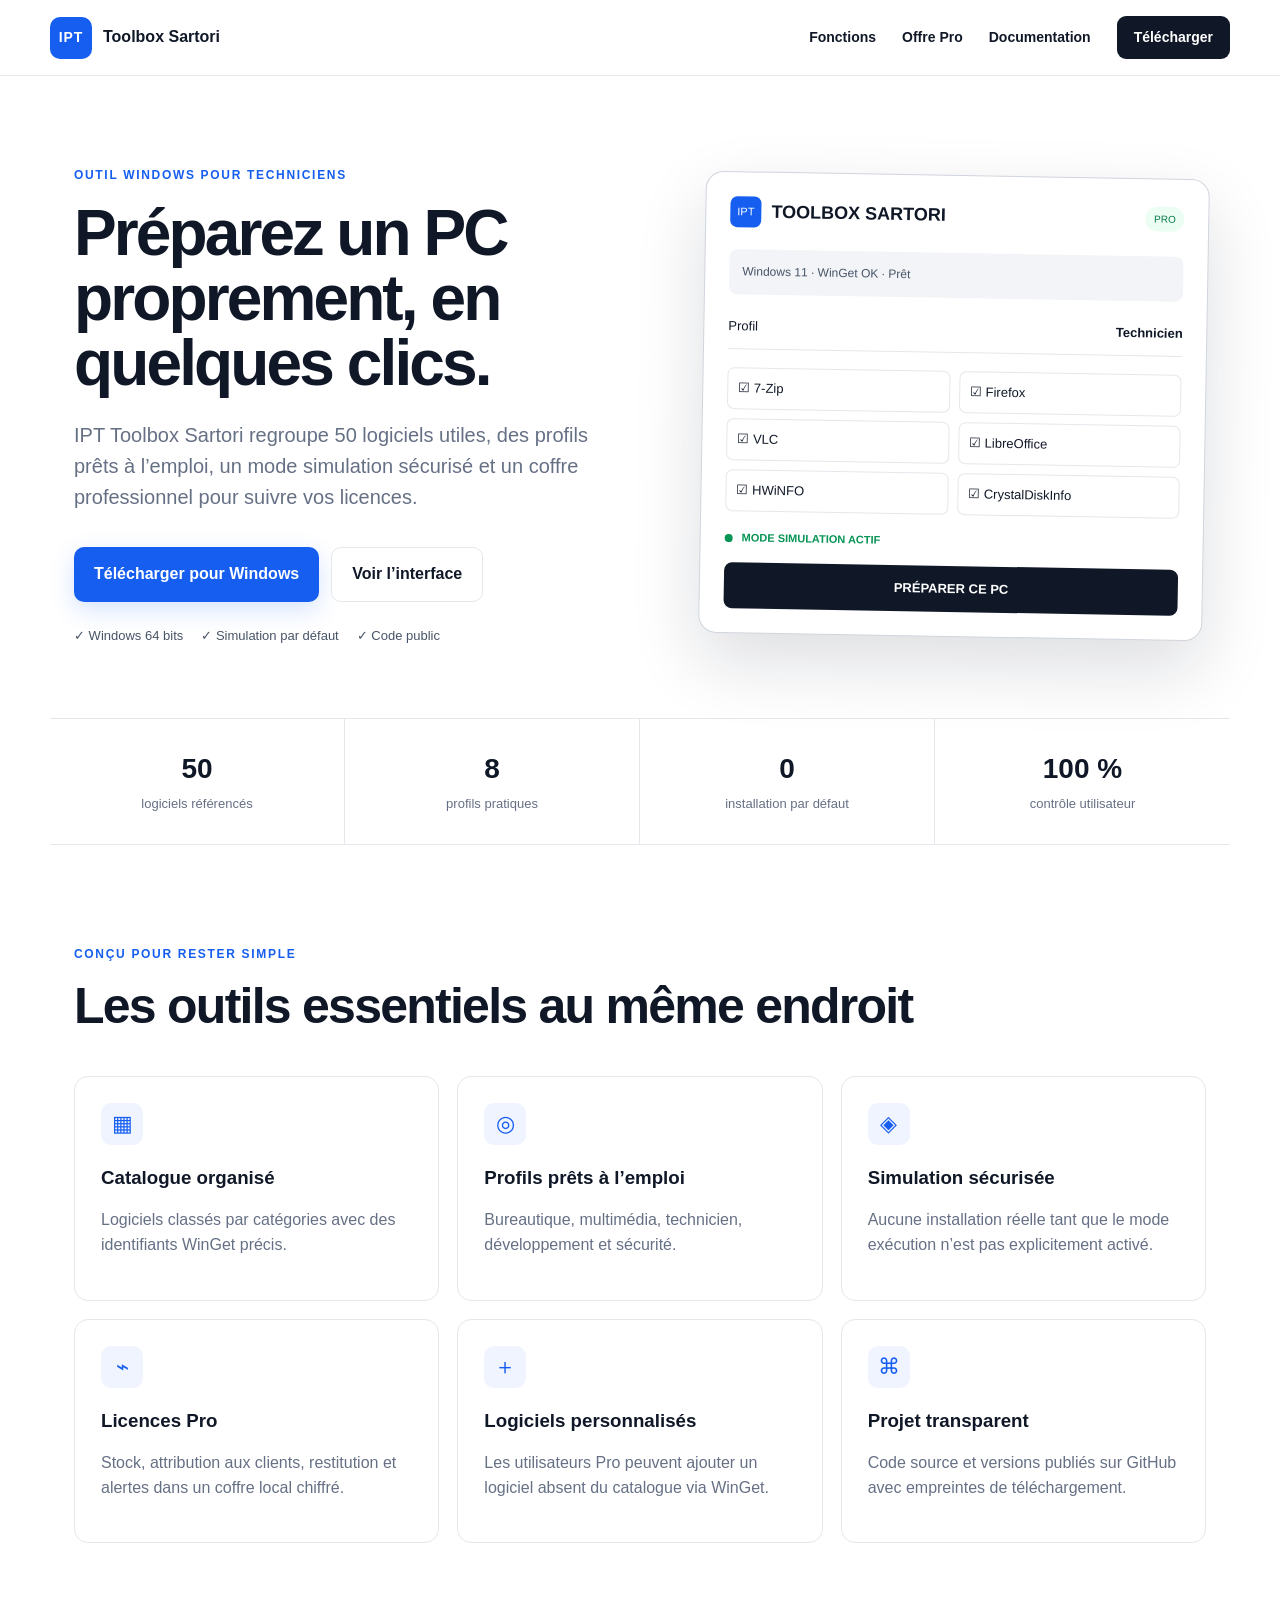
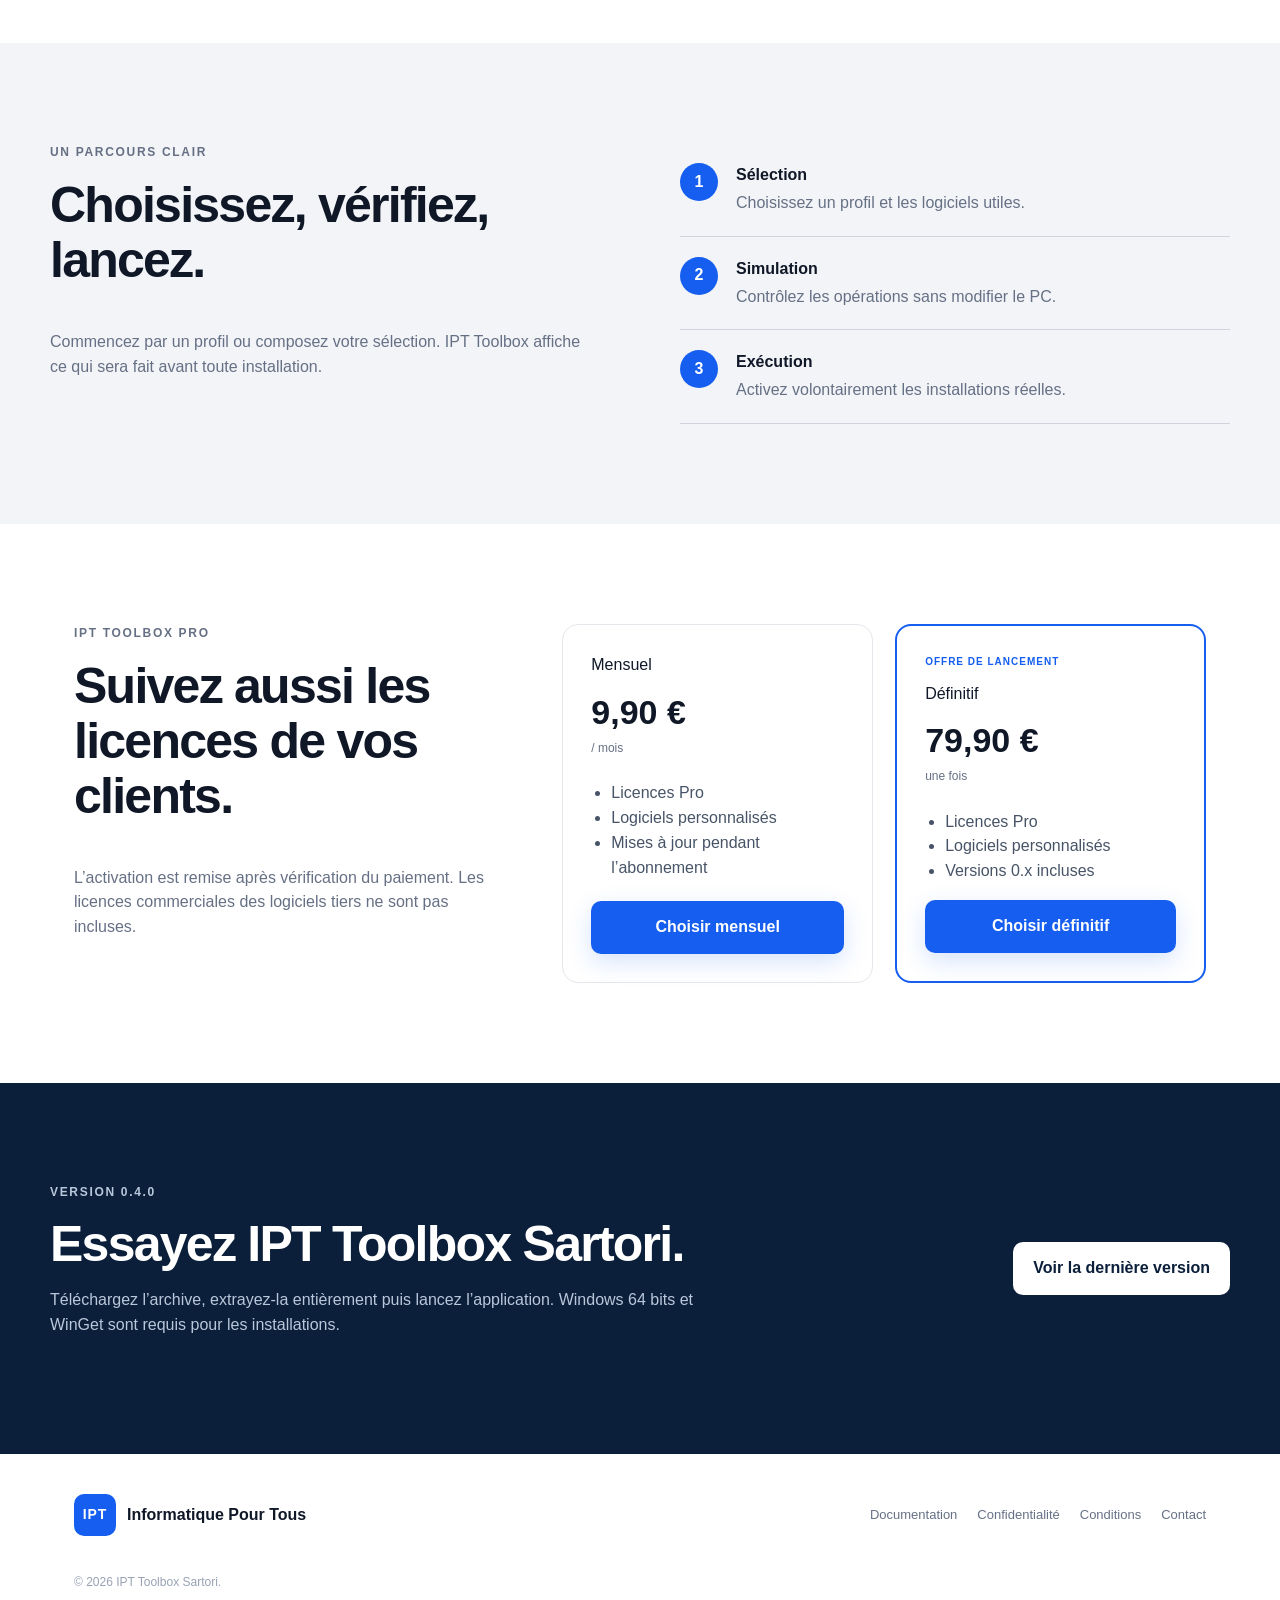
==== docs/index.html @ 793c79e3 "Ajoute le site officiel GitHub Pages" ====
<!doctype html>
<html lang="fr">
<head>
  <meta charset="utf-8">
  <meta name="viewport" content="width=device-width,initial-scale=1">
  <meta name="description" content="IPT Toolbox Sartori prépare les PC Windows, installe des logiciels et aide les techniciens à suivre leurs licences.">
  <title>IPT Toolbox Sartori — Informatique Pour Tous</title>
  <link rel="stylesheet" href="styles.css">
</head>
<body>
  <header class="nav">
    <a class="brand" href="#accueil"><span class="brand-mark">IPT</span><span>Toolbox Sartori</span></a>
    <nav aria-label="Navigation principale">
      <a href="#fonctions">Fonctions</a><a href="#pro">Offre Pro</a><a href="documentation.html">Documentation</a>
      <a class="nav-cta" href="https://github.com/venioo20/IPT-Toolbox-Sartori/releases/latest">Télécharger</a>
    </nav>
  </header>

  <main id="accueil">
    <section class="hero">
      <div class="hero-copy">
        <p class="eyebrow">OUTIL WINDOWS POUR TECHNICIENS</p>
        <h1>Préparez un PC proprement, en quelques clics.</h1>
        <p class="lead">IPT Toolbox Sartori regroupe 50 logiciels utiles, des profils prêts à l’emploi, un mode simulation sécurisé et un coffre professionnel pour suivre vos licences.</p>
        <div class="actions">
          <a class="button primary" href="https://github.com/venioo20/IPT-Toolbox-Sartori/releases/download/v0.4.0/IPT-Toolbox-Sartori-v0.4.0-win-x64.zip">Télécharger pour Windows</a>
          <a class="button secondary" href="#demo">Voir l’interface</a>
        </div>
        <div class="trust"><span>✓ Windows 64 bits</span><span>✓ Simulation par défaut</span><span>✓ Code public</span></div>
      </div>
      <div class="hero-card" aria-label="Aperçu du tableau de bord">
        <div class="card-top"><span class="logo-mini">IPT</span><strong>TOOLBOX SARTORI</strong><span class="pro-pill">PRO</span></div>
        <div class="machine">Windows 11 · WinGet OK · Prêt</div>
        <div class="profile"><span>Profil</span><strong>Technicien</strong></div>
        <div class="package-grid"><span>☑ 7-Zip</span><span>☑ Firefox</span><span>☑ VLC</span><span>☑ LibreOffice</span><span>☑ HWiNFO</span><span>☑ CrystalDiskInfo</span></div>
        <div class="simulation"><i></i><span>MODE SIMULATION ACTIF</span></div>
        <div class="prepare">PRÉPARER CE PC</div>
      </div>
    </section>

    <section class="metrics" aria-label="Chiffres clés">
      <div><strong>50</strong><span>logiciels référencés</span></div><div><strong>8</strong><span>profils pratiques</span></div><div><strong>0</strong><span>installation par défaut</span></div><div><strong>100 %</strong><span>contrôle utilisateur</span></div>
    </section>

    <section id="fonctions" class="section">
      <p class="eyebrow">CONÇU POUR RESTER SIMPLE</p><h2>Les outils essentiels au même endroit</h2>
      <div class="features">
        <article><span class="icon">▦</span><h3>Catalogue organisé</h3><p>Logiciels classés par catégories avec des identifiants WinGet précis.</p></article>
        <article><span class="icon">◎</span><h3>Profils prêts à l’emploi</h3><p>Bureautique, multimédia, technicien, développement et sécurité.</p></article>
        <article><span class="icon">◈</span><h3>Simulation sécurisée</h3><p>Aucune installation réelle tant que le mode exécution n’est pas explicitement activé.</p></article>
        <article><span class="icon">⌁</span><h3>Licences Pro</h3><p>Stock, attribution aux clients, restitution et alertes dans un coffre local chiffré.</p></article>
        <article><span class="icon">＋</span><h3>Logiciels personnalisés</h3><p>Les utilisateurs Pro peuvent ajouter un logiciel absent du catalogue via WinGet.</p></article>
        <article><span class="icon">⌘</span><h3>Projet transparent</h3><p>Code source et versions publiés sur GitHub avec empreintes de téléchargement.</p></article>
      </div>
    </section>

    <section id="demo" class="section demo">
      <div><p class="eyebrow">UN PARCOURS CLAIR</p><h2>Choisissez, vérifiez, lancez.</h2><p>Commencez par un profil ou composez votre sélection. IPT Toolbox affiche ce qui sera fait avant toute installation.</p></div>
      <ol><li><b>1</b><span><strong>Sélection</strong>Choisissez un profil et les logiciels utiles.</span></li><li><b>2</b><span><strong>Simulation</strong>Contrôlez les opérations sans modifier le PC.</span></li><li><b>3</b><span><strong>Exécution</strong>Activez volontairement les installations réelles.</span></li></ol>
    </section>

    <section id="pro" class="section pricing">
      <div class="pricing-intro"><p class="eyebrow">IPT TOOLBOX PRO</p><h2>Suivez aussi les licences de vos clients.</h2><p>L’activation est remise après vérification du paiement. Les licences commerciales des logiciels tiers ne sont pas incluses.</p></div>
      <article class="price-card"><span>Mensuel</span><h3>9,90 €<small>/ mois</small></h3><ul><li>Licences Pro</li><li>Logiciels personnalisés</li><li>Mises à jour pendant l’abonnement</li></ul><a class="button primary" href="https://www.paypal.me/RaphaelSartori596/9.90EUR">Choisir mensuel</a></article>
      <article class="price-card featured"><em>OFFRE DE LANCEMENT</em><span>Définitif</span><h3>79,90 €<small>une fois</small></h3><ul><li>Licences Pro</li><li>Logiciels personnalisés</li><li>Versions 0.x incluses</li></ul><a class="button primary" href="https://www.paypal.me/RaphaelSartori596/79.90EUR">Choisir définitif</a></article>
    </section>

    <section class="section download"><div><p class="eyebrow">VERSION 0.4.0</p><h2>Essayez IPT Toolbox Sartori.</h2><p>Téléchargez l’archive, extrayez-la entièrement puis lancez l’application. Windows 64 bits et WinGet sont requis pour les installations.</p></div><a class="button light" href="https://github.com/venioo20/IPT-Toolbox-Sartori/releases/latest">Voir la dernière version</a></section>
  </main>

  <footer><div class="brand"><span class="brand-mark">IPT</span><span>Informatique Pour Tous</span></div><div><a href="documentation.html">Documentation</a><a href="confidentialite.html">Confidentialité</a><a href="conditions.html">Conditions</a><a href="https://github.com/venioo20/IPT-Toolbox-Sartori/issues">Contact</a></div><p>© 2026 IPT Toolbox Sartori.</p></footer>
</body>
</html>
---- docs/styles.css ----
:root{--ink:#101828;--muted:#667085;--line:#e4e7ec;--soft:#f2f4f7;--blue:#155eef;--blue2:#004eeb;--navy:#0b1f3a;--green:#079455;--white:#fff}*{box-sizing:border-box}html{scroll-behavior:smooth}body{margin:0;font-family:Inter,"Segoe UI",Arial,sans-serif;color:var(--ink);background:#fff;line-height:1.55}a{color:inherit;text-decoration:none}.nav{height:76px;padding:0 max(24px,calc((100% - 1180px)/2));display:flex;align-items:center;justify-content:space-between;border-bottom:1px solid var(--line);position:sticky;top:0;background:rgba(255,255,255,.94);backdrop-filter:blur(14px);z-index:10}.brand{display:flex;align-items:center;gap:11px;font-weight:800}.brand-mark{display:grid;place-items:center;width:42px;height:42px;border-radius:10px;background:var(--blue);color:#fff;font-size:14px;letter-spacing:.06em}.nav nav{display:flex;align-items:center;gap:26px;font-size:14px;font-weight:650}.nav-cta{background:var(--ink);color:#fff;padding:11px 17px;border-radius:9px}.hero{max-width:1180px;margin:auto;padding:90px 24px 72px;display:grid;grid-template-columns:1.05fr .95fr;gap:70px;align-items:center}.eyebrow{color:var(--blue);font-size:12px;font-weight:850;letter-spacing:.14em;margin:0 0 16px}.hero h1{font-size:clamp(42px,5vw,68px);line-height:1.02;letter-spacing:-.045em;margin:0 0 24px;max-width:740px}.lead{font-size:20px;color:var(--muted);max-width:650px}.actions{display:flex;gap:12px;margin:34px 0 24px;flex-wrap:wrap}.button{display:inline-flex;justify-content:center;align-items:center;padding:14px 20px;border-radius:10px;font-weight:750}.primary{background:var(--blue);color:#fff;box-shadow:0 8px 24px #155eef2d}.primary:hover{background:var(--blue2)}.secondary{border:1px solid var(--line);background:#fff}.trust{display:flex;gap:18px;flex-wrap:wrap;color:#475467;font-size:13px}.hero-card{background:#fff;border:1px solid #d0d5dd;border-radius:18px;box-shadow:0 28px 70px #10182824;padding:24px;transform:rotate(1deg)}.card-top{display:flex;align-items:center;gap:10px;font-size:18px}.logo-mini{background:var(--blue);color:white;border-radius:7px;padding:7px;font-size:11px}.pro-pill{margin-left:auto;background:#ecfdf3;color:#027a48;padding:5px 9px;border-radius:30px;font-size:10px}.machine{margin:22px 0;padding:13px;background:var(--soft);border-radius:8px;font-size:12px;color:#475467}.profile{display:flex;justify-content:space-between;border-bottom:1px solid var(--line);padding-bottom:12px;font-size:13px}.package-grid{display:grid;grid-template-columns:1fr 1fr;gap:9px;margin:18px 0;font-size:13px}.package-grid span{padding:10px;border:1px solid var(--line);border-radius:7px}.simulation{display:flex;align-items:center;gap:9px;color:var(--green);font-size:11px;font-weight:800}.simulation i{width:8px;height:8px;border-radius:50%;background:var(--green)}.prepare{margin-top:16px;background:var(--ink);color:#fff;padding:13px;text-align:center;border-radius:8px;font-weight:800;font-size:13px}.metrics{border-block:1px solid var(--line);display:grid;grid-template-columns:repeat(4,1fr);max-width:1180px;margin:auto}.metrics div{padding:28px;text-align:center;border-right:1px solid var(--line)}.metrics div:last-child{border:0}.metrics strong{display:block;font-size:28px}.metrics span{font-size:13px;color:var(--muted)}.section{max-width:1180px;margin:auto;padding:100px 24px}.section h2{font-size:clamp(34px,4vw,50px);line-height:1.1;letter-spacing:-.035em;margin:0 0 42px}.features{display:grid;grid-template-columns:repeat(3,1fr);gap:18px}.features article{border:1px solid var(--line);border-radius:14px;padding:26px}.features h3{margin:18px 0 8px}.features p,.demo p,.pricing-intro p,.download p{color:var(--muted)}.icon{display:grid;place-items:center;width:42px;height:42px;border-radius:10px;background:#eff4ff;color:var(--blue);font-size:22px}.demo{display:grid;grid-template-columns:1fr 1fr;gap:80px;background:var(--soft);max-width:none;padding-inline:max(24px,calc((100% - 1180px)/2))}.demo ol{list-style:none;margin:0;padding:0}.demo li{display:flex;gap:18px;padding:20px 0;border-bottom:1px solid #d0d5dd}.demo li b{display:grid;place-items:center;width:38px;height:38px;border-radius:50%;background:var(--blue);color:#fff}.demo li span,.demo li strong{display:block}.demo li span{color:var(--muted)}.demo li strong{color:var(--ink);margin-bottom:3px}.pricing{display:grid;grid-template-columns:1.2fr .8fr .8fr;gap:22px;align-items:stretch}.pricing-intro{padding-right:28px}.price-card{border:1px solid var(--line);border-radius:16px;padding:28px;display:flex;flex-direction:column}.price-card.featured{border:2px solid var(--blue)}.price-card em{font-size:10px;color:var(--blue);font-style:normal;font-weight:850;letter-spacing:.1em;margin-bottom:12px}.price-card h3{font-size:34px;margin:8px 0}.price-card small{display:block;font-size:12px;color:var(--muted);font-weight:500}.price-card ul{padding-left:20px;color:#475467;flex:1}.download{max-width:none;background:var(--navy);color:#fff;padding-inline:max(24px,calc((100% - 1180px)/2));display:flex;align-items:center;justify-content:space-between;gap:40px}.download h2{margin-bottom:12px}.download p{color:#b9c7da;max-width:700px}.light{background:#fff;color:var(--navy);white-space:nowrap}footer{max-width:1180px;margin:auto;padding:40px 24px;display:grid;grid-template-columns:1fr auto;gap:25px;align-items:center}footer div:nth-child(2){display:flex;gap:20px;font-size:13px;color:var(--muted)}footer p{grid-column:1/-1;color:#98a2b3;font-size:12px}.doc{max-width:860px;margin:auto;padding:70px 24px 110px}.doc h1{font-size:46px;letter-spacing:-.035em}.doc h2{margin-top:45px}.doc pre{background:var(--navy);color:#d6e4ff;padding:18px;border-radius:10px;overflow:auto}.notice{background:#fffaeb;border:1px solid #fedf89;padding:16px;border-radius:10px}@media(max-width:900px){.nav nav a:not(.nav-cta){display:none}.hero{grid-template-columns:1fr;padding-top:60px}.hero-card{transform:none}.features{grid-template-columns:1fr 1fr}.metrics{grid-template-columns:1fr 1fr}.pricing{grid-template-columns:1fr}.demo{grid-template-columns:1fr}.download{display:block}.download .button{margin-top:20px}footer{grid-template-columns:1fr}footer div:nth-child(2){flex-wrap:wrap}}@media(max-width:560px){.features{grid-template-columns:1fr}.hero h1{font-size:40px}.metrics div{padding:20px 8px}.metrics strong{font-size:22px}.nav{height:68px}.nav-cta{padding:9px 12px}.package-grid{grid-template-columns:1fr}.section{padding-block:72px}}
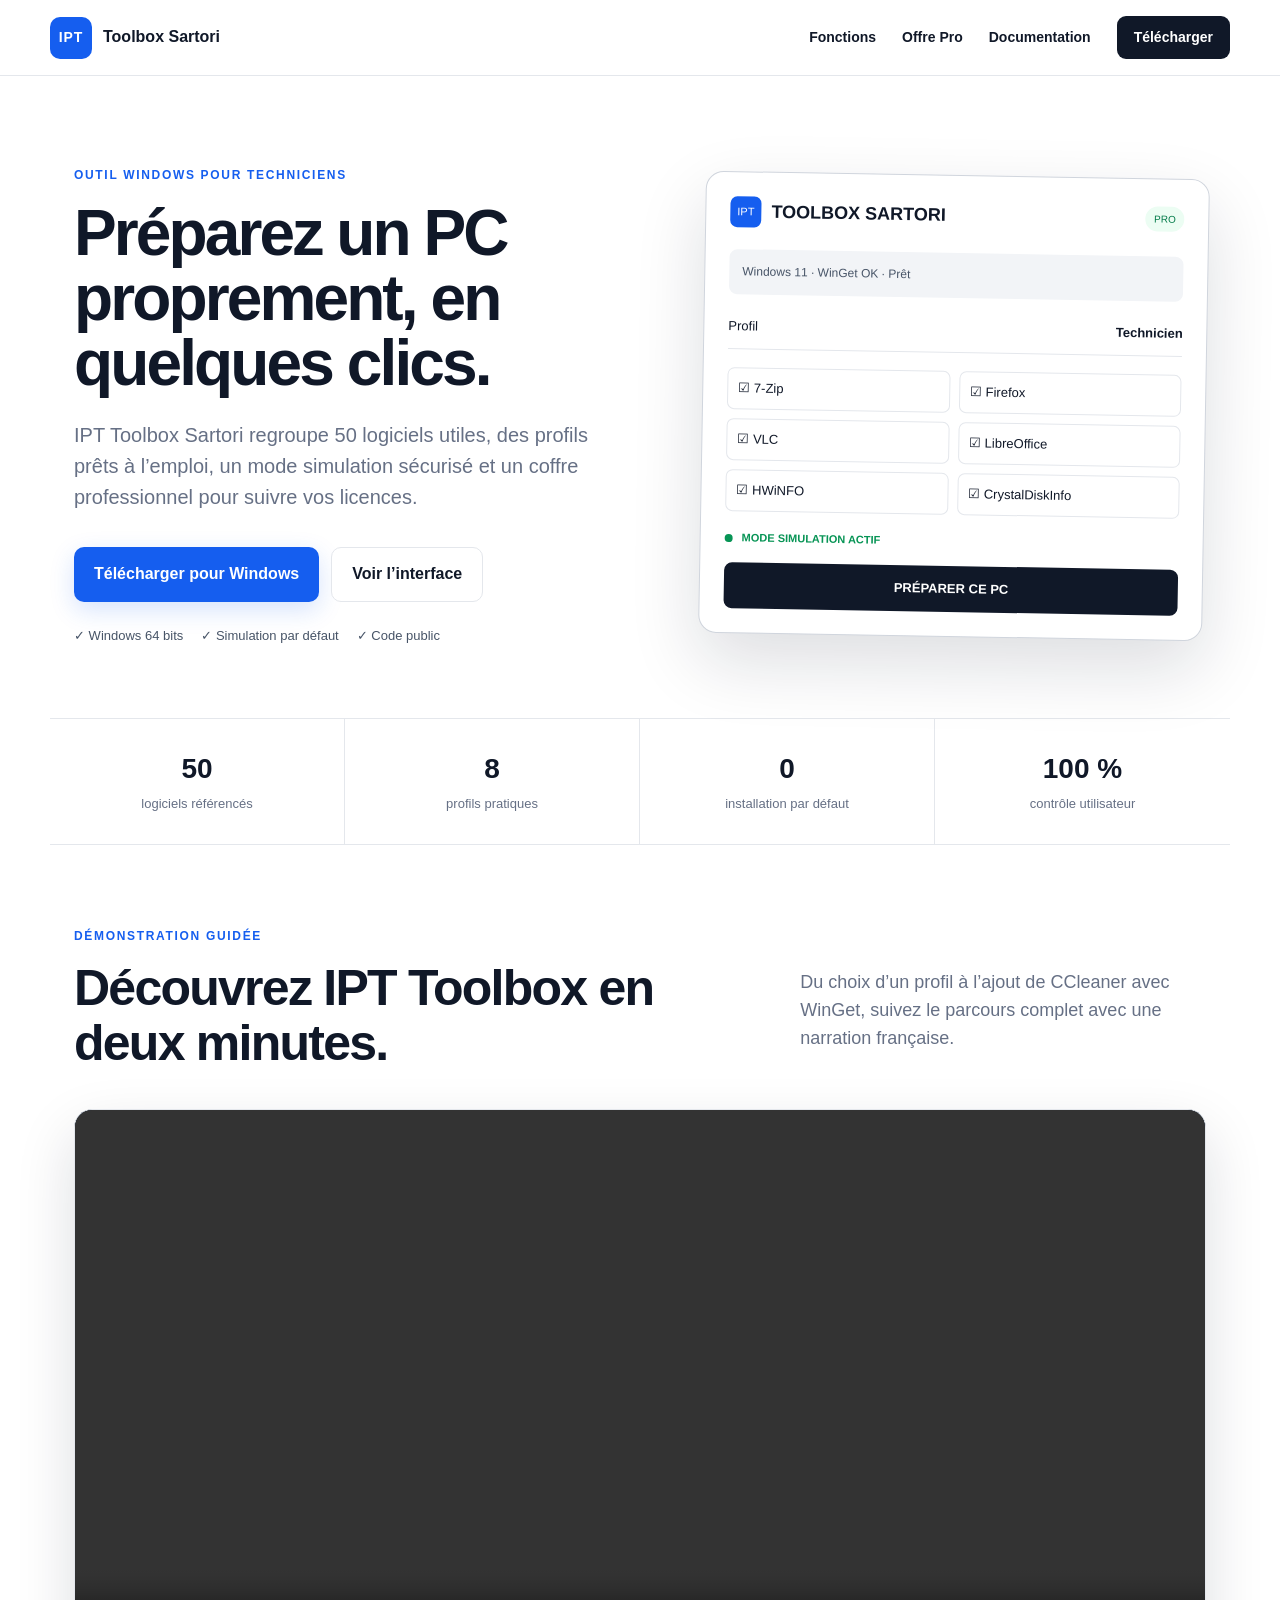
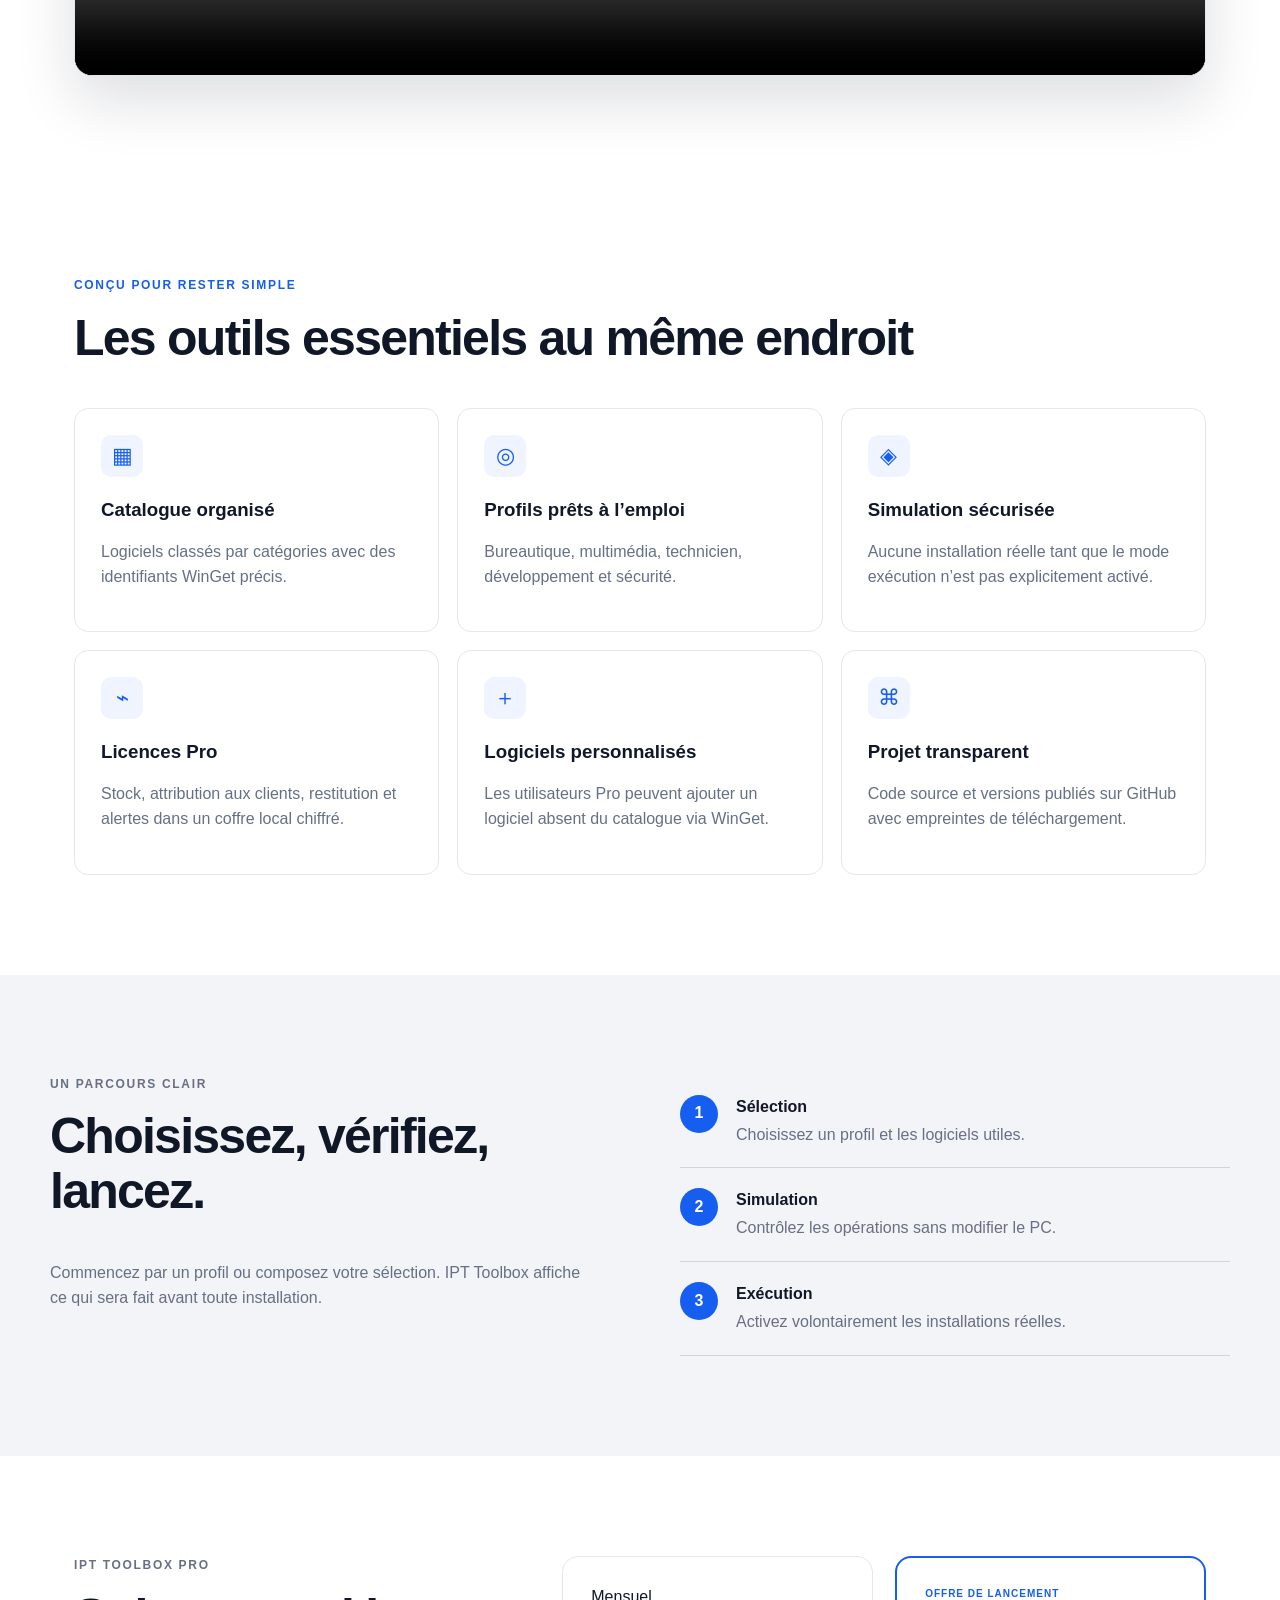
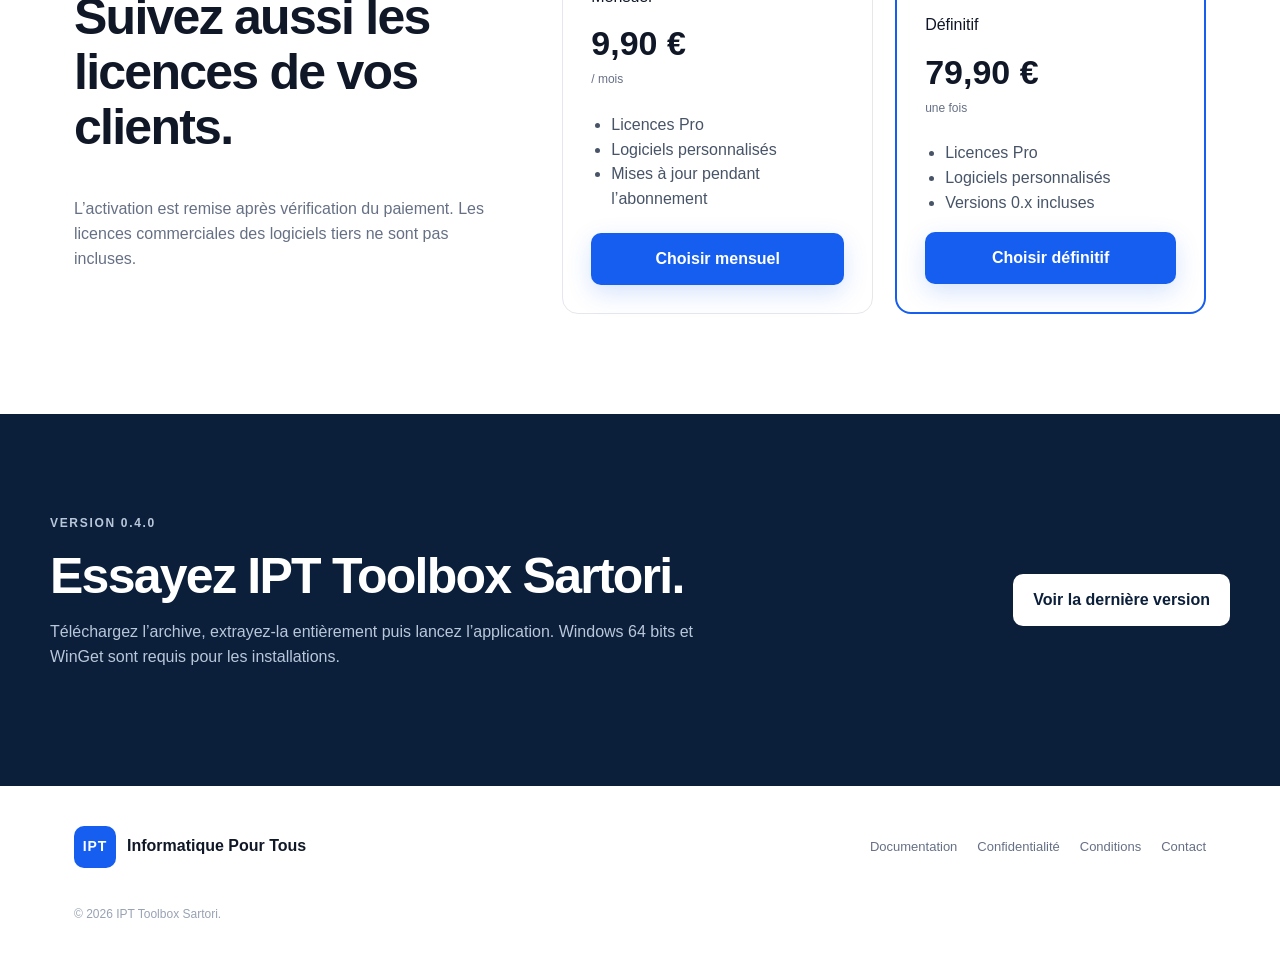
==== commit f0d93557: "Ajoute la vidéo de démonstration au site" ====
--- a/docs/index.html
+++ b/docs/index.html
@@ -42,6 +42,15 @@
       <div><strong>50</strong><span>logiciels référencés</span></div><div><strong>8</strong><span>profils pratiques</span></div><div><strong>0</strong><span>installation par défaut</span></div><div><strong>100 %</strong><span>contrôle utilisateur</span></div>
     </section>
 
+    <section class="section video-section" aria-labelledby="video-title">
+      <div class="video-heading"><div><p class="eyebrow">DÉMONSTRATION GUIDÉE</p><h2 id="video-title">Découvrez IPT Toolbox en deux minutes.</h2></div><p>Du choix d’un profil à l’ajout de CCleaner avec WinGet, suivez le parcours complet avec une narration française.</p></div>
+      <video controls preload="metadata" playsinline>
+        <source src="assets/ipt-toolbox-demo.mp4" type="video/mp4">
+        <track kind="captions" srclang="fr" label="Français" src="assets/ipt-toolbox-demo-fr.vtt" default>
+        Votre navigateur ne permet pas de lire la vidéo. <a href="assets/ipt-toolbox-demo.mp4">Télécharger la démonstration</a>.
+      </video>
+    </section>
+
     <section id="fonctions" class="section">
       <p class="eyebrow">CONÇU POUR RESTER SIMPLE</p><h2>Les outils essentiels au même endroit</h2>
       <div class="features">
--- a/docs/styles.css
+++ b/docs/styles.css
@@ -1 +1,3 @@
 :root{--ink:#101828;--muted:#667085;--line:#e4e7ec;--soft:#f2f4f7;--blue:#155eef;--blue2:#004eeb;--navy:#0b1f3a;--green:#079455;--white:#fff}*{box-sizing:border-box}html{scroll-behavior:smooth}body{margin:0;font-family:Inter,"Segoe UI",Arial,sans-serif;color:var(--ink);background:#fff;line-height:1.55}a{color:inherit;text-decoration:none}.nav{height:76px;padding:0 max(24px,calc((100% - 1180px)/2));display:flex;align-items:center;justify-content:space-between;border-bottom:1px solid var(--line);position:sticky;top:0;background:rgba(255,255,255,.94);backdrop-filter:blur(14px);z-index:10}.brand{display:flex;align-items:center;gap:11px;font-weight:800}.brand-mark{display:grid;place-items:center;width:42px;height:42px;border-radius:10px;background:var(--blue);color:#fff;font-size:14px;letter-spacing:.06em}.nav nav{display:flex;align-items:center;gap:26px;font-size:14px;font-weight:650}.nav-cta{background:var(--ink);color:#fff;padding:11px 17px;border-radius:9px}.hero{max-width:1180px;margin:auto;padding:90px 24px 72px;display:grid;grid-template-columns:1.05fr .95fr;gap:70px;align-items:center}.eyebrow{color:var(--blue);font-size:12px;font-weight:850;letter-spacing:.14em;margin:0 0 16px}.hero h1{font-size:clamp(42px,5vw,68px);line-height:1.02;letter-spacing:-.045em;margin:0 0 24px;max-width:740px}.lead{font-size:20px;color:var(--muted);max-width:650px}.actions{display:flex;gap:12px;margin:34px 0 24px;flex-wrap:wrap}.button{display:inline-flex;justify-content:center;align-items:center;padding:14px 20px;border-radius:10px;font-weight:750}.primary{background:var(--blue);color:#fff;box-shadow:0 8px 24px #155eef2d}.primary:hover{background:var(--blue2)}.secondary{border:1px solid var(--line);background:#fff}.trust{display:flex;gap:18px;flex-wrap:wrap;color:#475467;font-size:13px}.hero-card{background:#fff;border:1px solid #d0d5dd;border-radius:18px;box-shadow:0 28px 70px #10182824;padding:24px;transform:rotate(1deg)}.card-top{display:flex;align-items:center;gap:10px;font-size:18px}.logo-mini{background:var(--blue);color:white;border-radius:7px;padding:7px;font-size:11px}.pro-pill{margin-left:auto;background:#ecfdf3;color:#027a48;padding:5px 9px;border-radius:30px;font-size:10px}.machine{margin:22px 0;padding:13px;background:var(--soft);border-radius:8px;font-size:12px;color:#475467}.profile{display:flex;justify-content:space-between;border-bottom:1px solid var(--line);padding-bottom:12px;font-size:13px}.package-grid{display:grid;grid-template-columns:1fr 1fr;gap:9px;margin:18px 0;font-size:13px}.package-grid span{padding:10px;border:1px solid var(--line);border-radius:7px}.simulation{display:flex;align-items:center;gap:9px;color:var(--green);font-size:11px;font-weight:800}.simulation i{width:8px;height:8px;border-radius:50%;background:var(--green)}.prepare{margin-top:16px;background:var(--ink);color:#fff;padding:13px;text-align:center;border-radius:8px;font-weight:800;font-size:13px}.metrics{border-block:1px solid var(--line);display:grid;grid-template-columns:repeat(4,1fr);max-width:1180px;margin:auto}.metrics div{padding:28px;text-align:center;border-right:1px solid var(--line)}.metrics div:last-child{border:0}.metrics strong{display:block;font-size:28px}.metrics span{font-size:13px;color:var(--muted)}.section{max-width:1180px;margin:auto;padding:100px 24px}.section h2{font-size:clamp(34px,4vw,50px);line-height:1.1;letter-spacing:-.035em;margin:0 0 42px}.features{display:grid;grid-template-columns:repeat(3,1fr);gap:18px}.features article{border:1px solid var(--line);border-radius:14px;padding:26px}.features h3{margin:18px 0 8px}.features p,.demo p,.pricing-intro p,.download p{color:var(--muted)}.icon{display:grid;place-items:center;width:42px;height:42px;border-radius:10px;background:#eff4ff;color:var(--blue);font-size:22px}.demo{display:grid;grid-template-columns:1fr 1fr;gap:80px;background:var(--soft);max-width:none;padding-inline:max(24px,calc((100% - 1180px)/2))}.demo ol{list-style:none;margin:0;padding:0}.demo li{display:flex;gap:18px;padding:20px 0;border-bottom:1px solid #d0d5dd}.demo li b{display:grid;place-items:center;width:38px;height:38px;border-radius:50%;background:var(--blue);color:#fff}.demo li span,.demo li strong{display:block}.demo li span{color:var(--muted)}.demo li strong{color:var(--ink);margin-bottom:3px}.pricing{display:grid;grid-template-columns:1.2fr .8fr .8fr;gap:22px;align-items:stretch}.pricing-intro{padding-right:28px}.price-card{border:1px solid var(--line);border-radius:16px;padding:28px;display:flex;flex-direction:column}.price-card.featured{border:2px solid var(--blue)}.price-card em{font-size:10px;color:var(--blue);font-style:normal;font-weight:850;letter-spacing:.1em;margin-bottom:12px}.price-card h3{font-size:34px;margin:8px 0}.price-card small{display:block;font-size:12px;color:var(--muted);font-weight:500}.price-card ul{padding-left:20px;color:#475467;flex:1}.download{max-width:none;background:var(--navy);color:#fff;padding-inline:max(24px,calc((100% - 1180px)/2));display:flex;align-items:center;justify-content:space-between;gap:40px}.download h2{margin-bottom:12px}.download p{color:#b9c7da;max-width:700px}.light{background:#fff;color:var(--navy);white-space:nowrap}footer{max-width:1180px;margin:auto;padding:40px 24px;display:grid;grid-template-columns:1fr auto;gap:25px;align-items:center}footer div:nth-child(2){display:flex;gap:20px;font-size:13px;color:var(--muted)}footer p{grid-column:1/-1;color:#98a2b3;font-size:12px}.doc{max-width:860px;margin:auto;padding:70px 24px 110px}.doc h1{font-size:46px;letter-spacing:-.035em}.doc h2{margin-top:45px}.doc pre{background:var(--navy);color:#d6e4ff;padding:18px;border-radius:10px;overflow:auto}.notice{background:#fffaeb;border:1px solid #fedf89;padding:16px;border-radius:10px}@media(max-width:900px){.nav nav a:not(.nav-cta){display:none}.hero{grid-template-columns:1fr;padding-top:60px}.hero-card{transform:none}.features{grid-template-columns:1fr 1fr}.metrics{grid-template-columns:1fr 1fr}.pricing{grid-template-columns:1fr}.demo{grid-template-columns:1fr}.download{display:block}.download .button{margin-top:20px}footer{grid-template-columns:1fr}footer div:nth-child(2){flex-wrap:wrap}}@media(max-width:560px){.features{grid-template-columns:1fr}.hero h1{font-size:40px}.metrics div{padding:20px 8px}.metrics strong{font-size:22px}.nav{height:68px}.nav-cta{padding:9px 12px}.package-grid{grid-template-columns:1fr}.section{padding-block:72px}}
+
+.video-section{padding-top:82px}.video-heading{display:grid;grid-template-columns:1.25fr .75fr;gap:50px;align-items:end}.video-heading h2{margin-bottom:0}.video-heading>p{color:var(--muted);font-size:18px}.video-section video{display:block;width:100%;margin-top:38px;border-radius:18px;background:var(--navy);box-shadow:0 24px 60px #10182824;border:1px solid var(--line)}@media(max-width:900px){.video-heading{grid-template-columns:1fr}}
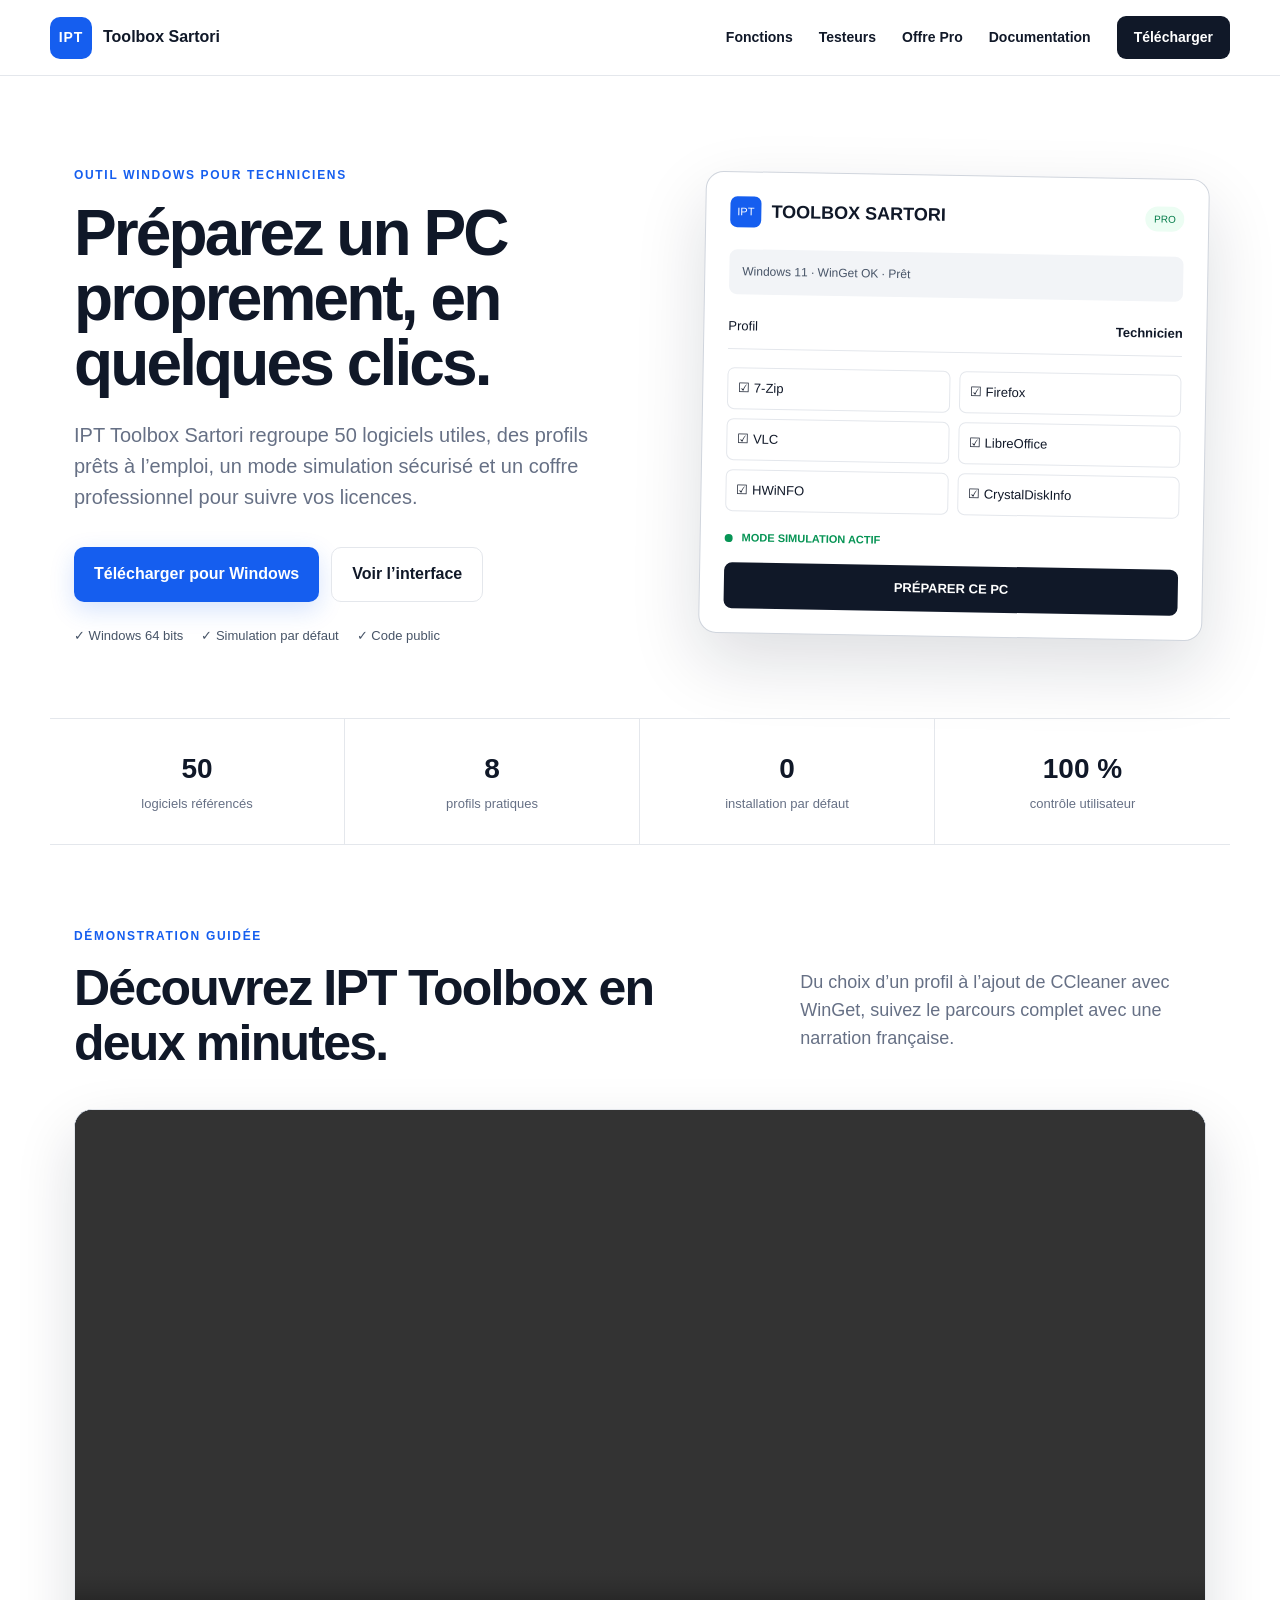
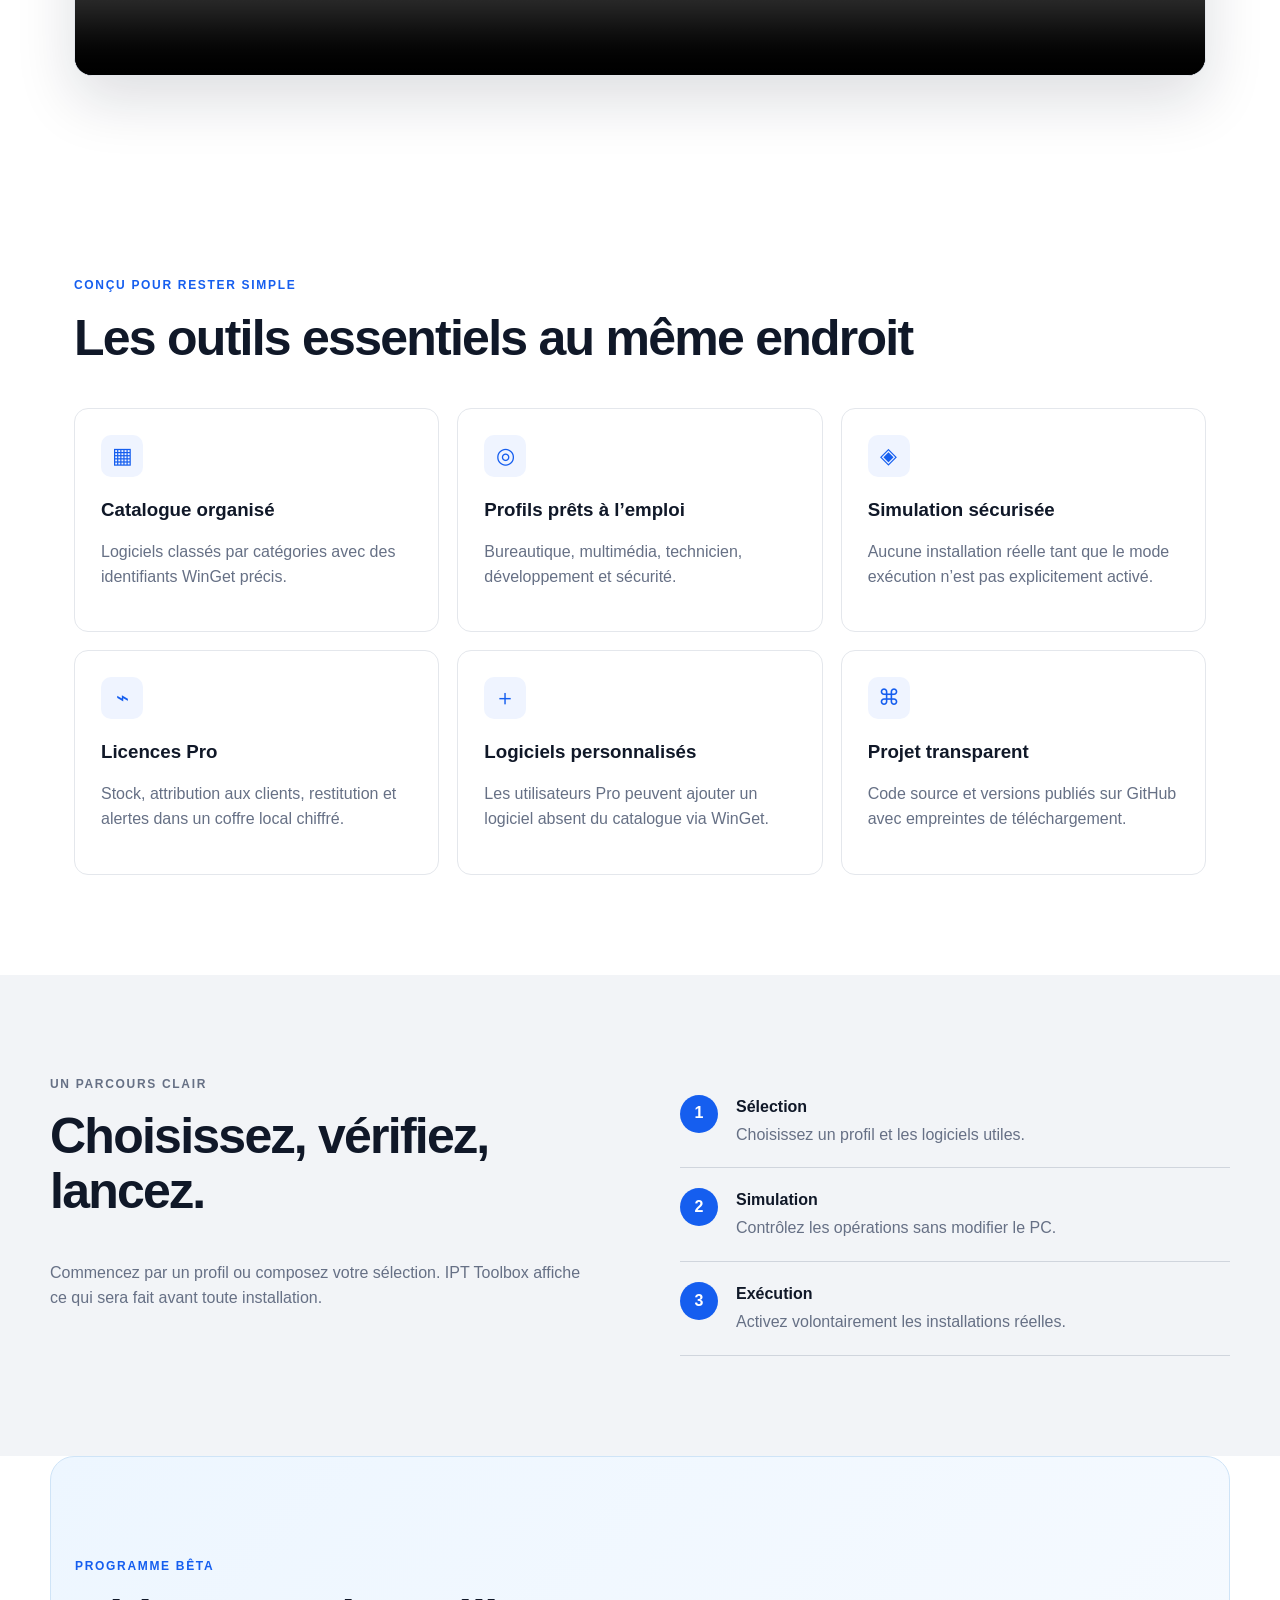
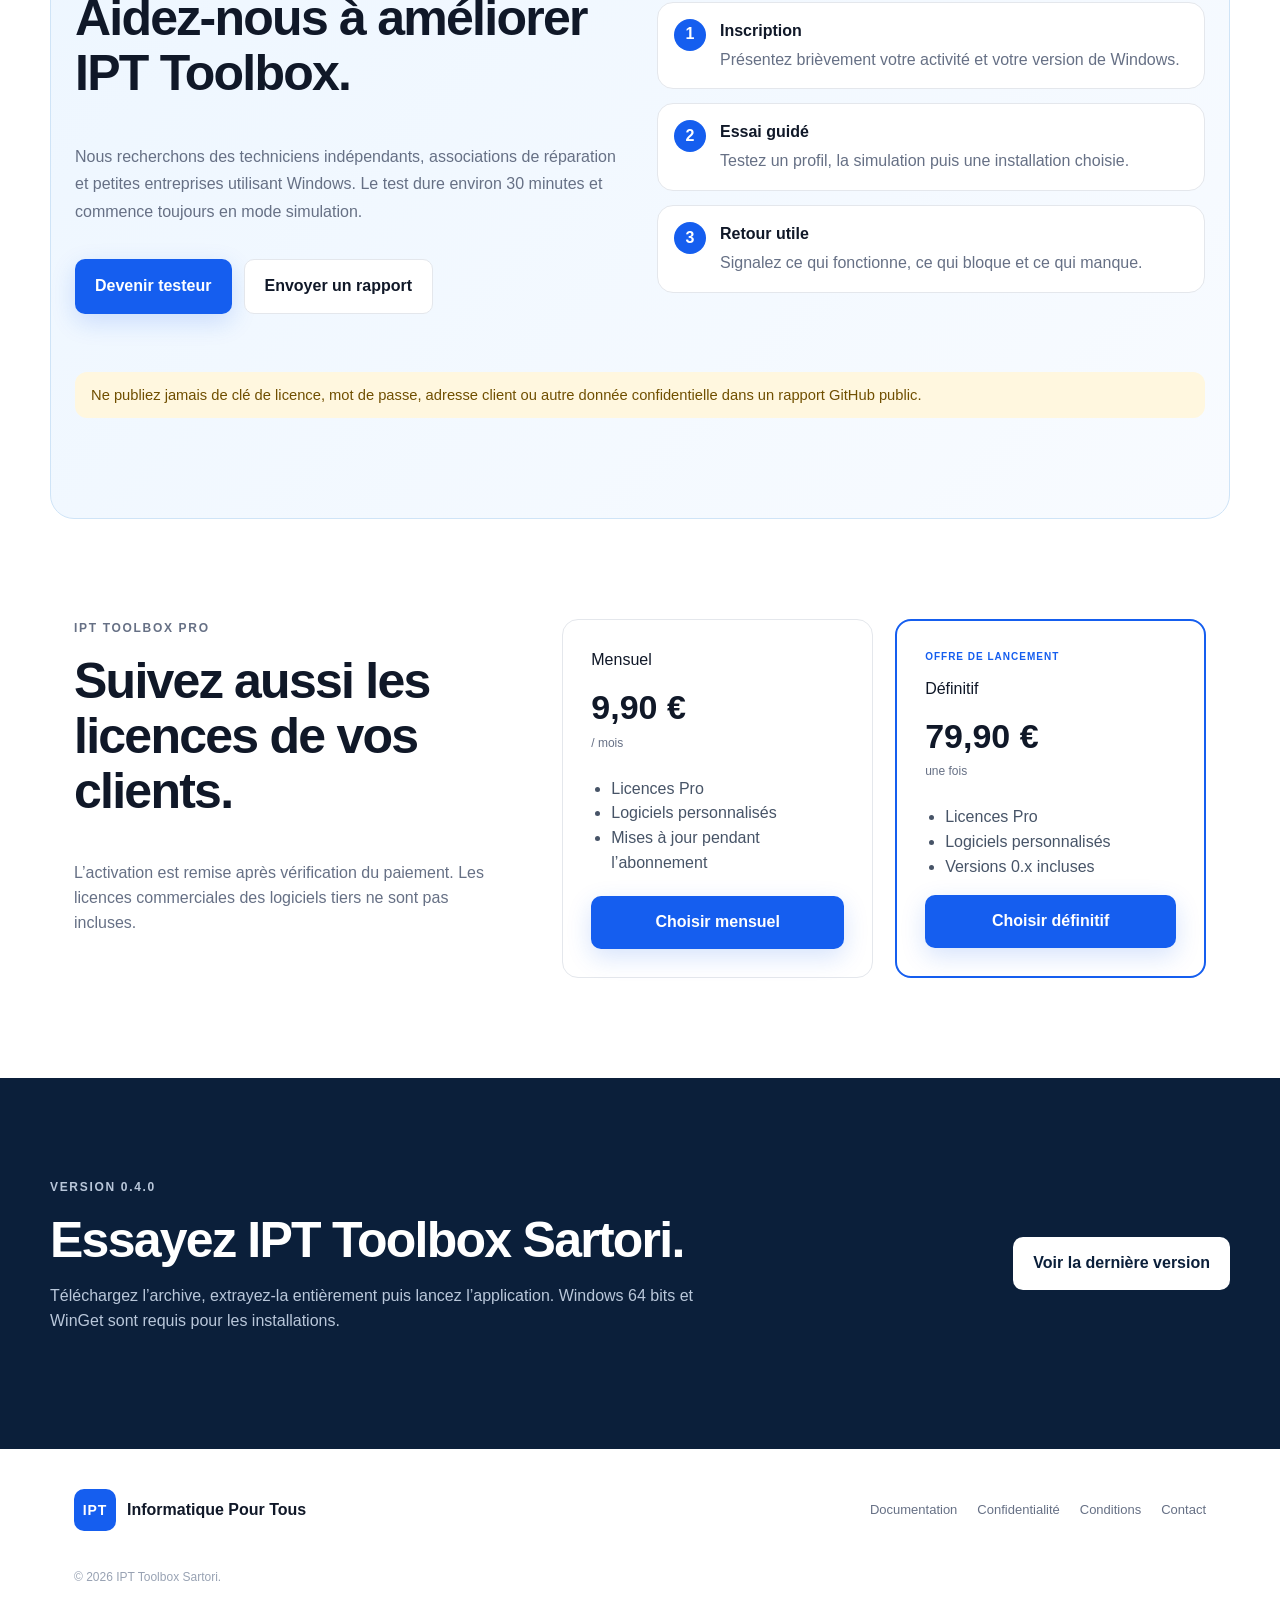
==== commit 735299ad: "Ajoute le programme de testeurs beta" ====
--- a/docs/index.html
+++ b/docs/index.html
@@ -11,7 +11,7 @@
   <header class="nav">
     <a class="brand" href="#accueil"><span class="brand-mark">IPT</span><span>Toolbox Sartori</span></a>
     <nav aria-label="Navigation principale">
-      <a href="#fonctions">Fonctions</a><a href="#pro">Offre Pro</a><a href="documentation.html">Documentation</a>
+      <a href="#fonctions">Fonctions</a><a href="#testeurs">Testeurs</a><a href="#pro">Offre Pro</a><a href="documentation.html">Documentation</a>
       <a class="nav-cta" href="https://github.com/venioo20/IPT-Toolbox-Sartori/releases/latest">Télécharger</a>
     </nav>
   </header>
@@ -68,6 +68,24 @@
       <ol><li><b>1</b><span><strong>Sélection</strong>Choisissez un profil et les logiciels utiles.</span></li><li><b>2</b><span><strong>Simulation</strong>Contrôlez les opérations sans modifier le PC.</span></li><li><b>3</b><span><strong>Exécution</strong>Activez volontairement les installations réelles.</span></li></ol>
     </section>
 
+    <section id="testeurs" class="section beta-section">
+      <div class="beta-copy">
+        <p class="eyebrow">PROGRAMME BÊTA</p>
+        <h2>Aidez-nous à améliorer IPT Toolbox.</h2>
+        <p>Nous recherchons des techniciens indépendants, associations de réparation et petites entreprises utilisant Windows. Le test dure environ 30 minutes et commence toujours en mode simulation.</p>
+        <div class="actions">
+          <a class="button primary" href="https://github.com/venioo20/IPT-Toolbox-Sartori/issues/new?template=testeur-beta.yml">Devenir testeur</a>
+          <a class="button secondary" href="https://github.com/venioo20/IPT-Toolbox-Sartori/issues/new?template=rapport-test.yml">Envoyer un rapport</a>
+        </div>
+      </div>
+      <ol class="beta-steps">
+        <li><b>1</b><span><strong>Inscription</strong>Présentez brièvement votre activité et votre version de Windows.</span></li>
+        <li><b>2</b><span><strong>Essai guidé</strong>Testez un profil, la simulation puis une installation choisie.</span></li>
+        <li><b>3</b><span><strong>Retour utile</strong>Signalez ce qui fonctionne, ce qui bloque et ce qui manque.</span></li>
+      </ol>
+      <p class="beta-note">Ne publiez jamais de clé de licence, mot de passe, adresse client ou autre donnée confidentielle dans un rapport GitHub public.</p>
+    </section>
+
     <section id="pro" class="section pricing">
       <div class="pricing-intro"><p class="eyebrow">IPT TOOLBOX PRO</p><h2>Suivez aussi les licences de vos clients.</h2><p>L’activation est remise après vérification du paiement. Les licences commerciales des logiciels tiers ne sont pas incluses.</p></div>
       <article class="price-card"><span>Mensuel</span><h3>9,90 €<small>/ mois</small></h3><ul><li>Licences Pro</li><li>Logiciels personnalisés</li><li>Mises à jour pendant l’abonnement</li></ul><a class="button primary" href="https://www.paypal.me/RaphaelSartori596/9.90EUR">Choisir mensuel</a></article>
--- a/docs/styles.css
+++ b/docs/styles.css
@@ -1,3 +1,4 @@
 :root{--ink:#101828;--muted:#667085;--line:#e4e7ec;--soft:#f2f4f7;--blue:#155eef;--blue2:#004eeb;--navy:#0b1f3a;--green:#079455;--white:#fff}*{box-sizing:border-box}html{scroll-behavior:smooth}body{margin:0;font-family:Inter,"Segoe UI",Arial,sans-serif;color:var(--ink);background:#fff;line-height:1.55}a{color:inherit;text-decoration:none}.nav{height:76px;padding:0 max(24px,calc((100% - 1180px)/2));display:flex;align-items:center;justify-content:space-between;border-bottom:1px solid var(--line);position:sticky;top:0;background:rgba(255,255,255,.94);backdrop-filter:blur(14px);z-index:10}.brand{display:flex;align-items:center;gap:11px;font-weight:800}.brand-mark{display:grid;place-items:center;width:42px;height:42px;border-radius:10px;background:var(--blue);color:#fff;font-size:14px;letter-spacing:.06em}.nav nav{display:flex;align-items:center;gap:26px;font-size:14px;font-weight:650}.nav-cta{background:var(--ink);color:#fff;padding:11px 17px;border-radius:9px}.hero{max-width:1180px;margin:auto;padding:90px 24px 72px;display:grid;grid-template-columns:1.05fr .95fr;gap:70px;align-items:center}.eyebrow{color:var(--blue);font-size:12px;font-weight:850;letter-spacing:.14em;margin:0 0 16px}.hero h1{font-size:clamp(42px,5vw,68px);line-height:1.02;letter-spacing:-.045em;margin:0 0 24px;max-width:740px}.lead{font-size:20px;color:var(--muted);max-width:650px}.actions{display:flex;gap:12px;margin:34px 0 24px;flex-wrap:wrap}.button{display:inline-flex;justify-content:center;align-items:center;padding:14px 20px;border-radius:10px;font-weight:750}.primary{background:var(--blue);color:#fff;box-shadow:0 8px 24px #155eef2d}.primary:hover{background:var(--blue2)}.secondary{border:1px solid var(--line);background:#fff}.trust{display:flex;gap:18px;flex-wrap:wrap;color:#475467;font-size:13px}.hero-card{background:#fff;border:1px solid #d0d5dd;border-radius:18px;box-shadow:0 28px 70px #10182824;padding:24px;transform:rotate(1deg)}.card-top{display:flex;align-items:center;gap:10px;font-size:18px}.logo-mini{background:var(--blue);color:white;border-radius:7px;padding:7px;font-size:11px}.pro-pill{margin-left:auto;background:#ecfdf3;color:#027a48;padding:5px 9px;border-radius:30px;font-size:10px}.machine{margin:22px 0;padding:13px;background:var(--soft);border-radius:8px;font-size:12px;color:#475467}.profile{display:flex;justify-content:space-between;border-bottom:1px solid var(--line);padding-bottom:12px;font-size:13px}.package-grid{display:grid;grid-template-columns:1fr 1fr;gap:9px;margin:18px 0;font-size:13px}.package-grid span{padding:10px;border:1px solid var(--line);border-radius:7px}.simulation{display:flex;align-items:center;gap:9px;color:var(--green);font-size:11px;font-weight:800}.simulation i{width:8px;height:8px;border-radius:50%;background:var(--green)}.prepare{margin-top:16px;background:var(--ink);color:#fff;padding:13px;text-align:center;border-radius:8px;font-weight:800;font-size:13px}.metrics{border-block:1px solid var(--line);display:grid;grid-template-columns:repeat(4,1fr);max-width:1180px;margin:auto}.metrics div{padding:28px;text-align:center;border-right:1px solid var(--line)}.metrics div:last-child{border:0}.metrics strong{display:block;font-size:28px}.metrics span{font-size:13px;color:var(--muted)}.section{max-width:1180px;margin:auto;padding:100px 24px}.section h2{font-size:clamp(34px,4vw,50px);line-height:1.1;letter-spacing:-.035em;margin:0 0 42px}.features{display:grid;grid-template-columns:repeat(3,1fr);gap:18px}.features article{border:1px solid var(--line);border-radius:14px;padding:26px}.features h3{margin:18px 0 8px}.features p,.demo p,.pricing-intro p,.download p{color:var(--muted)}.icon{display:grid;place-items:center;width:42px;height:42px;border-radius:10px;background:#eff4ff;color:var(--blue);font-size:22px}.demo{display:grid;grid-template-columns:1fr 1fr;gap:80px;background:var(--soft);max-width:none;padding-inline:max(24px,calc((100% - 1180px)/2))}.demo ol{list-style:none;margin:0;padding:0}.demo li{display:flex;gap:18px;padding:20px 0;border-bottom:1px solid #d0d5dd}.demo li b{display:grid;place-items:center;width:38px;height:38px;border-radius:50%;background:var(--blue);color:#fff}.demo li span,.demo li strong{display:block}.demo li span{color:var(--muted)}.demo li strong{color:var(--ink);margin-bottom:3px}.pricing{display:grid;grid-template-columns:1.2fr .8fr .8fr;gap:22px;align-items:stretch}.pricing-intro{padding-right:28px}.price-card{border:1px solid var(--line);border-radius:16px;padding:28px;display:flex;flex-direction:column}.price-card.featured{border:2px solid var(--blue)}.price-card em{font-size:10px;color:var(--blue);font-style:normal;font-weight:850;letter-spacing:.1em;margin-bottom:12px}.price-card h3{font-size:34px;margin:8px 0}.price-card small{display:block;font-size:12px;color:var(--muted);font-weight:500}.price-card ul{padding-left:20px;color:#475467;flex:1}.download{max-width:none;background:var(--navy);color:#fff;padding-inline:max(24px,calc((100% - 1180px)/2));display:flex;align-items:center;justify-content:space-between;gap:40px}.download h2{margin-bottom:12px}.download p{color:#b9c7da;max-width:700px}.light{background:#fff;color:var(--navy);white-space:nowrap}footer{max-width:1180px;margin:auto;padding:40px 24px;display:grid;grid-template-columns:1fr auto;gap:25px;align-items:center}footer div:nth-child(2){display:flex;gap:20px;font-size:13px;color:var(--muted)}footer p{grid-column:1/-1;color:#98a2b3;font-size:12px}.doc{max-width:860px;margin:auto;padding:70px 24px 110px}.doc h1{font-size:46px;letter-spacing:-.035em}.doc h2{margin-top:45px}.doc pre{background:var(--navy);color:#d6e4ff;padding:18px;border-radius:10px;overflow:auto}.notice{background:#fffaeb;border:1px solid #fedf89;padding:16px;border-radius:10px}@media(max-width:900px){.nav nav a:not(.nav-cta){display:none}.hero{grid-template-columns:1fr;padding-top:60px}.hero-card{transform:none}.features{grid-template-columns:1fr 1fr}.metrics{grid-template-columns:1fr 1fr}.pricing{grid-template-columns:1fr}.demo{grid-template-columns:1fr}.download{display:block}.download .button{margin-top:20px}footer{grid-template-columns:1fr}footer div:nth-child(2){flex-wrap:wrap}}@media(max-width:560px){.features{grid-template-columns:1fr}.hero h1{font-size:40px}.metrics div{padding:20px 8px}.metrics strong{font-size:22px}.nav{height:68px}.nav-cta{padding:9px 12px}.package-grid{grid-template-columns:1fr}.section{padding-block:72px}}
 
 .video-section{padding-top:82px}.video-heading{display:grid;grid-template-columns:1.25fr .75fr;gap:50px;align-items:end}.video-heading h2{margin-bottom:0}.video-heading>p{color:var(--muted);font-size:18px}.video-section video{display:block;width:100%;margin-top:38px;border-radius:18px;background:var(--navy);box-shadow:0 24px 60px #10182824;border:1px solid var(--line)}@media(max-width:900px){.video-heading{grid-template-columns:1fr}}
+.beta-section{display:grid;grid-template-columns:1fr 1fr;gap:34px;align-items:center;background:linear-gradient(135deg,#edf6ff,#f8fbff);border:1px solid #cfe4f7;border-radius:24px}.beta-copy>p:not(.eyebrow){color:var(--muted);line-height:1.7}.beta-steps{list-style:none;padding:0;margin:0;display:grid;gap:14px}.beta-steps li{display:flex;gap:14px;align-items:flex-start;background:#fff;border:1px solid var(--line);border-radius:16px;padding:16px}.beta-steps b{display:grid;place-items:center;min-width:32px;height:32px;border-radius:50%;background:var(--blue);color:#fff}.beta-steps span{display:grid;gap:4px;color:var(--muted)}.beta-steps strong{color:var(--ink)}.beta-note{grid-column:1/-1;margin:0;padding:12px 16px;border-radius:12px;background:#fff7df;color:#704f00;font-size:.92rem}@media(max-width:760px){.beta-section{grid-template-columns:1fr}.beta-note{grid-column:auto}}
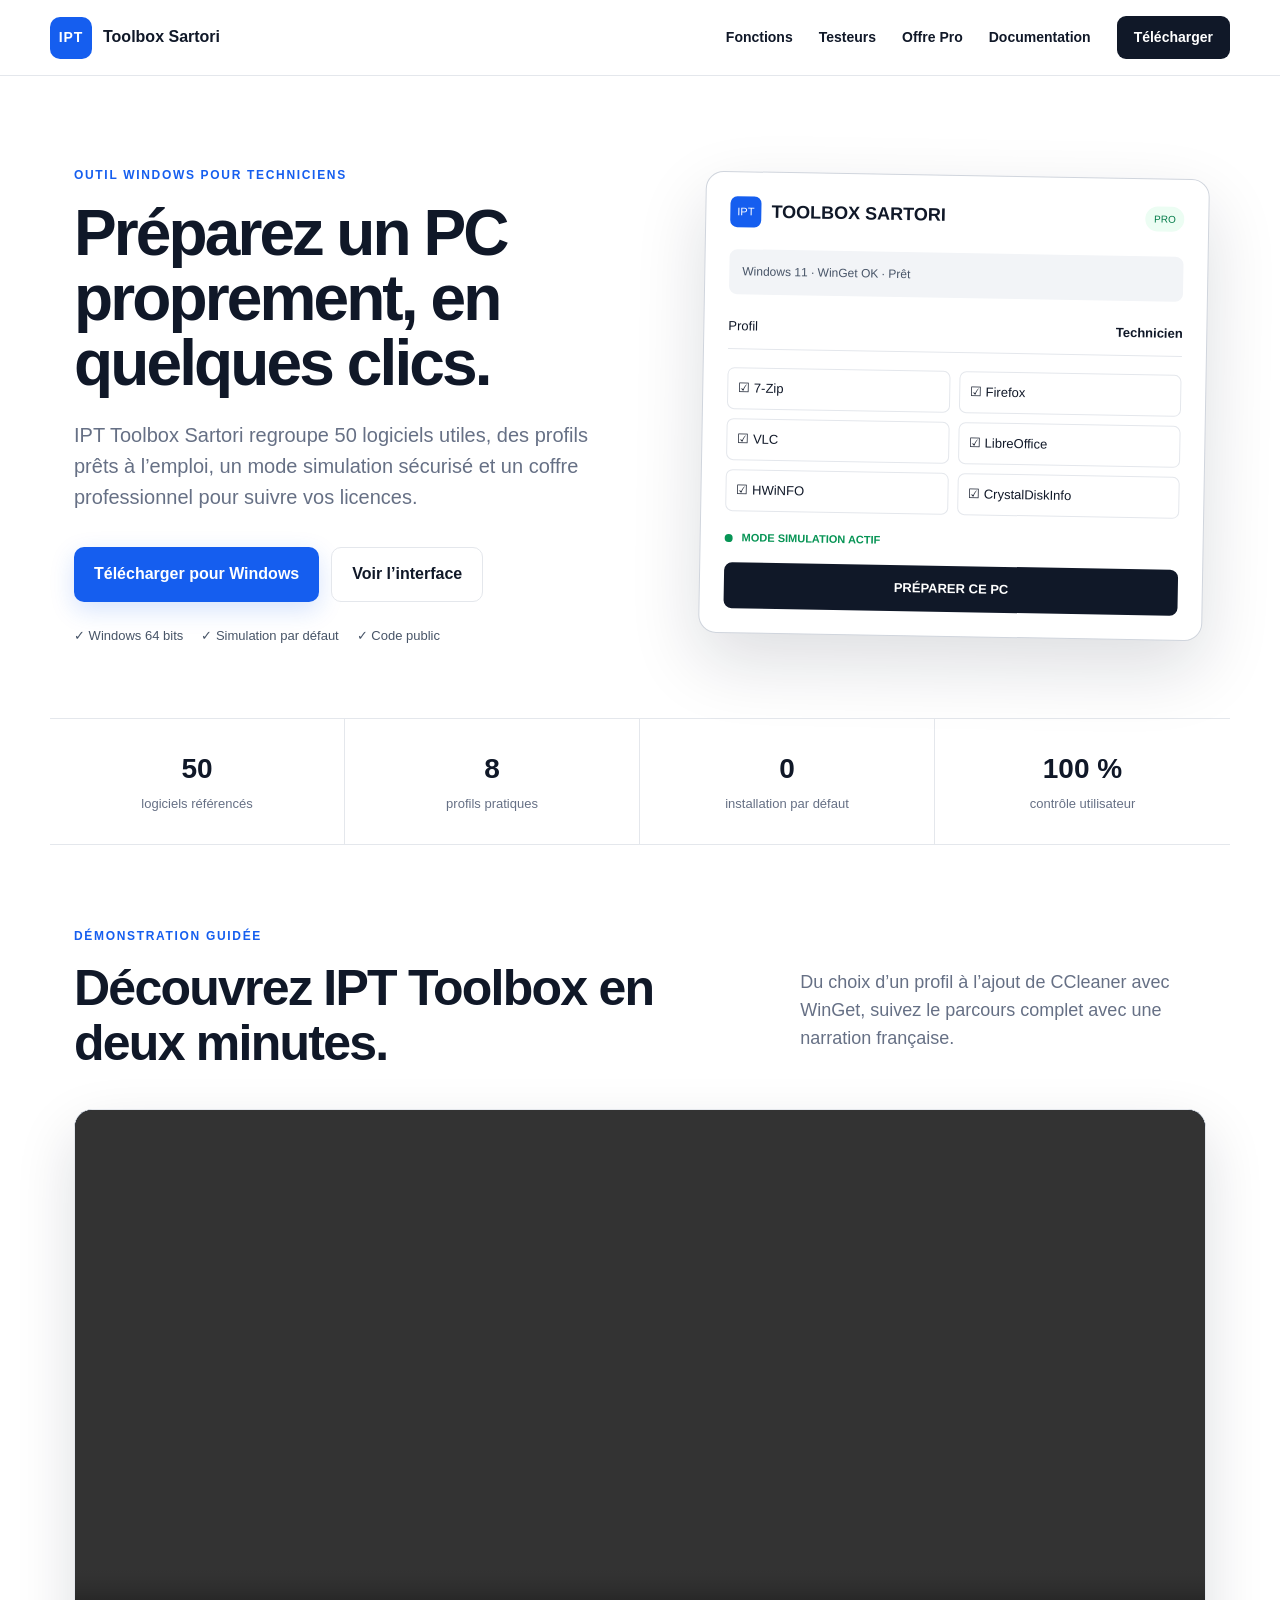
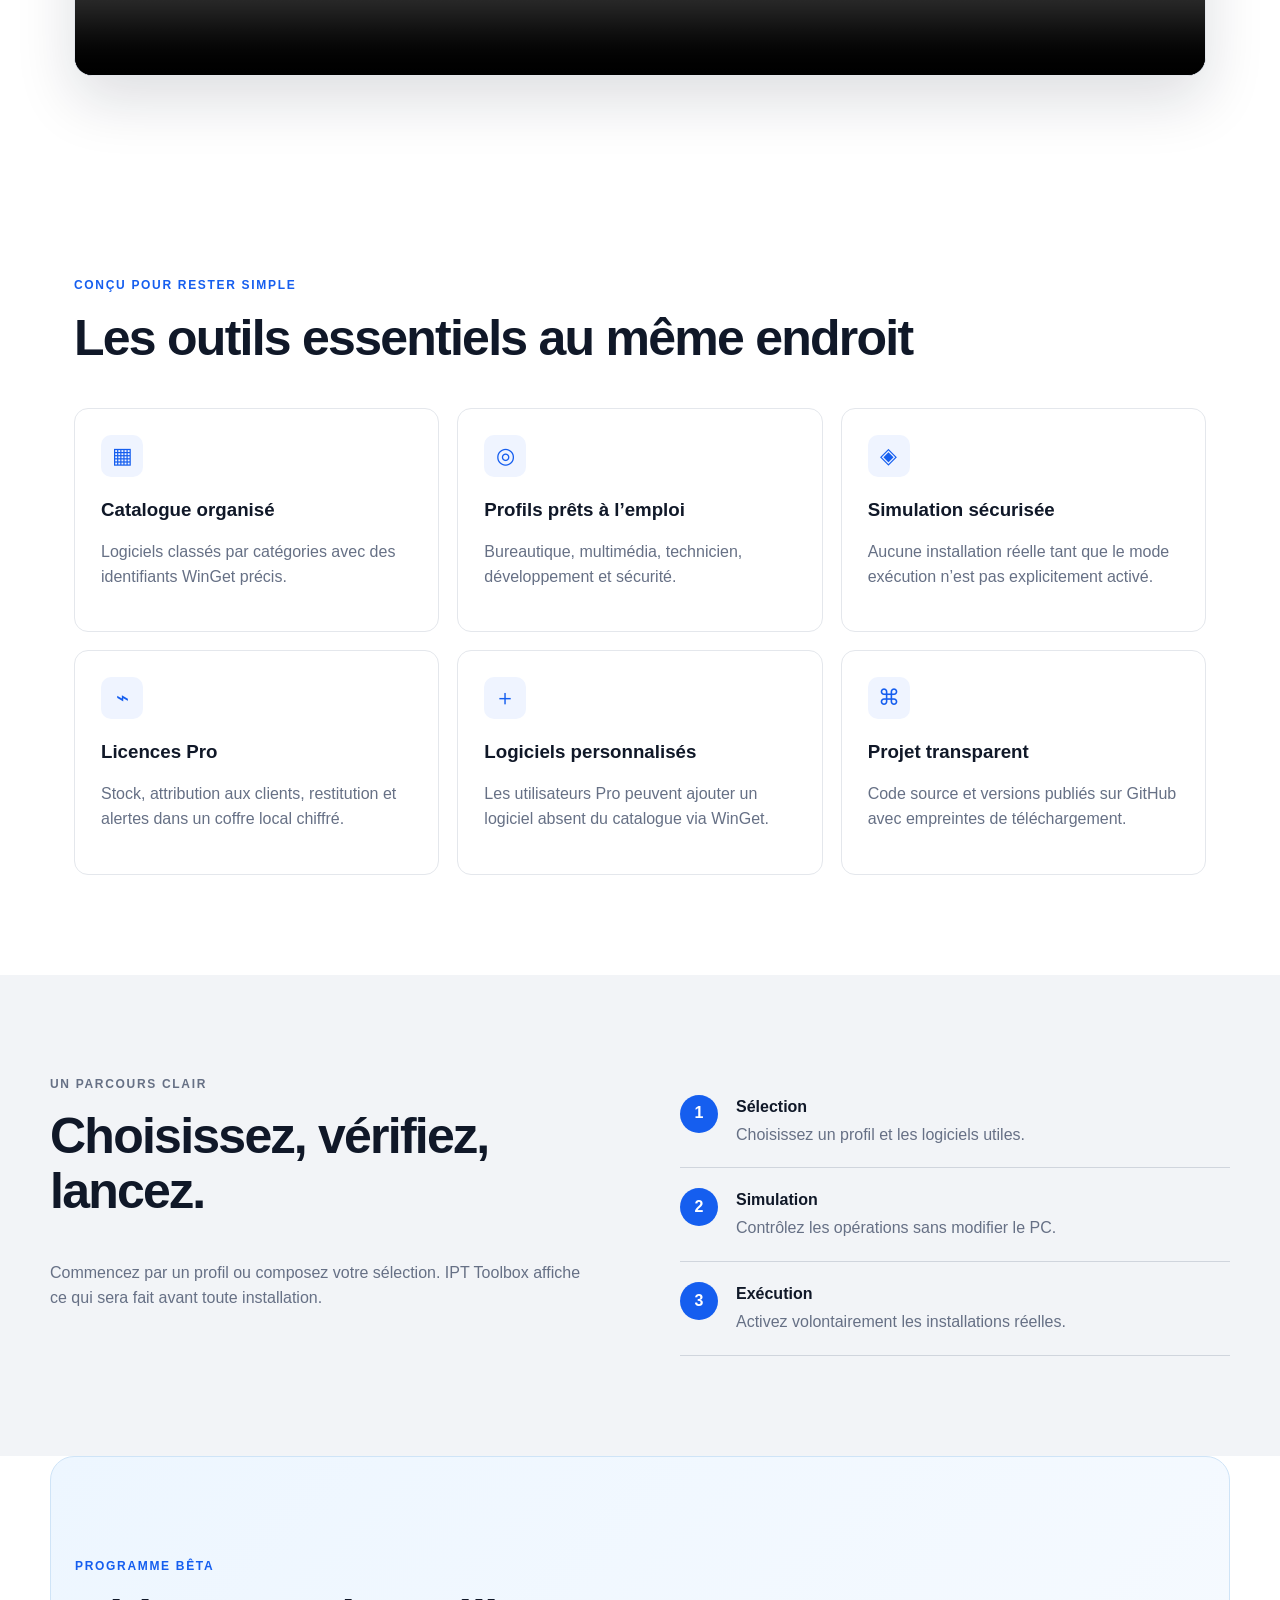
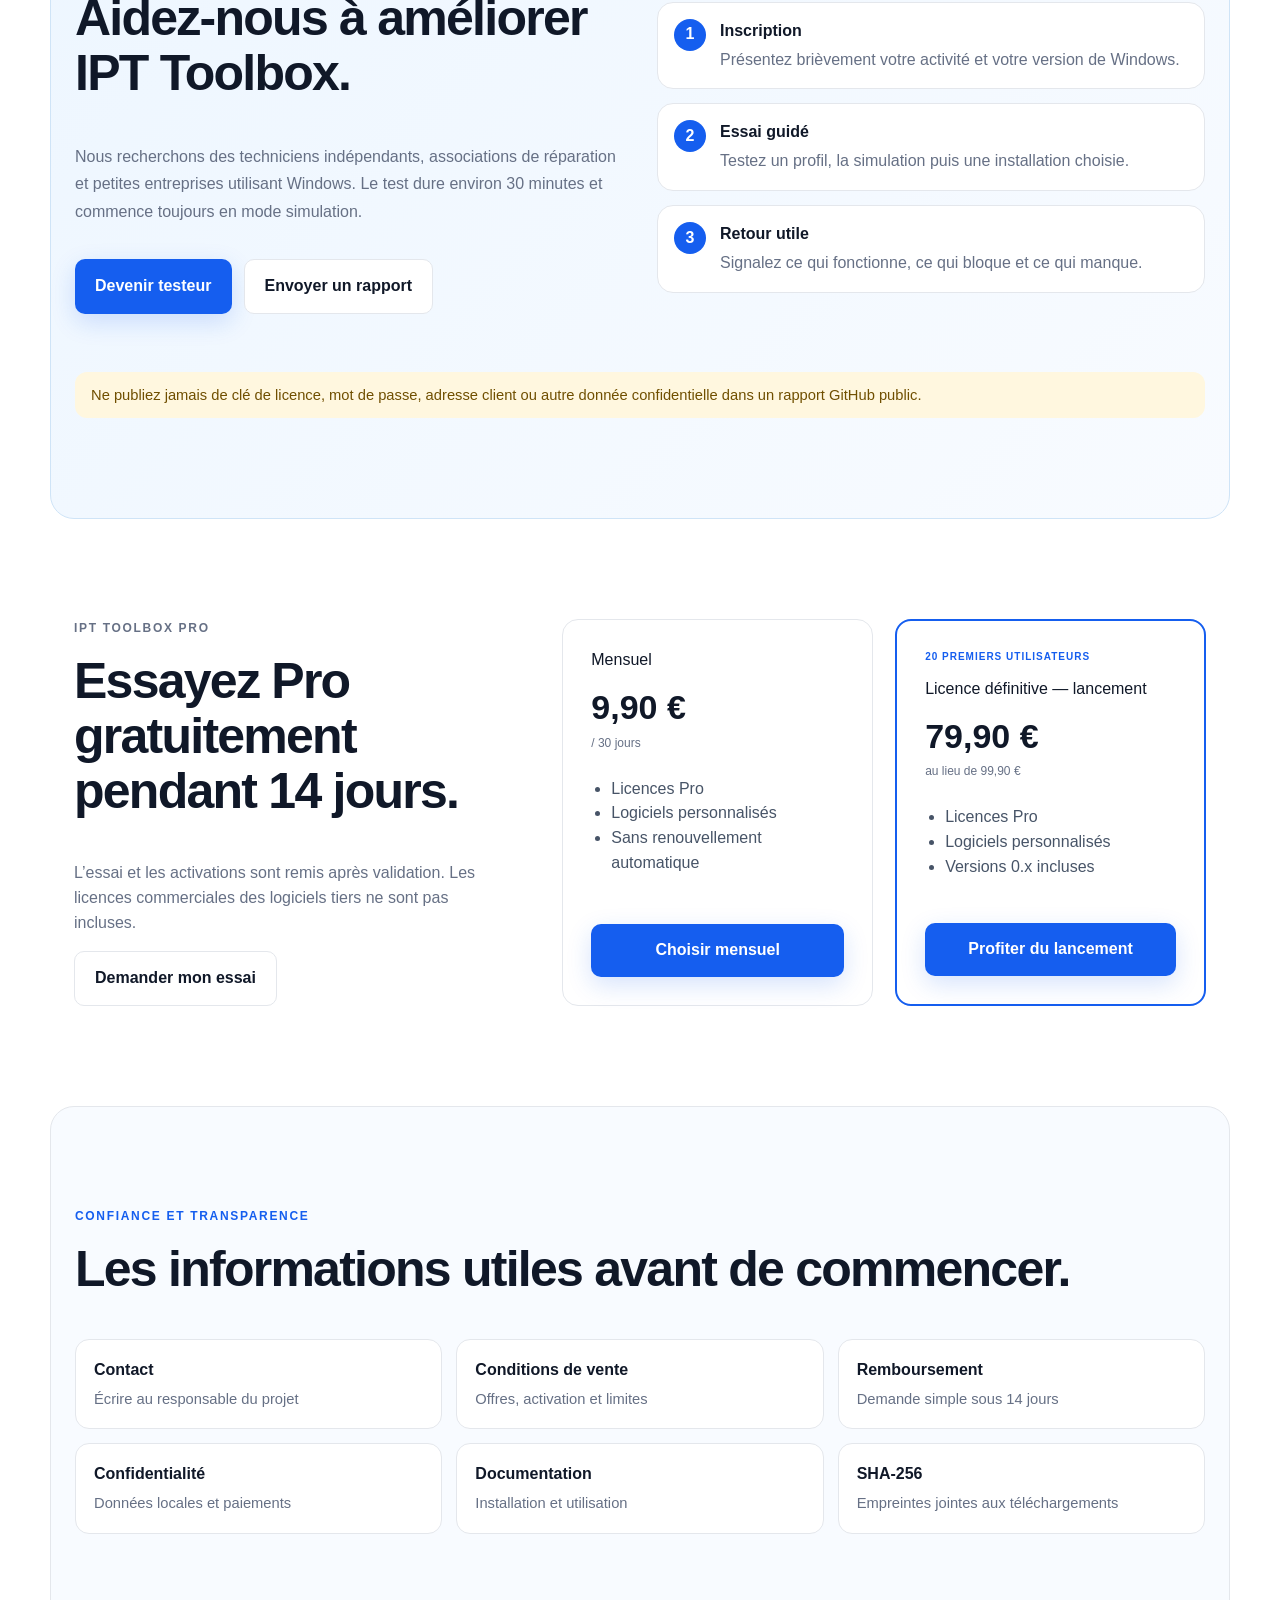
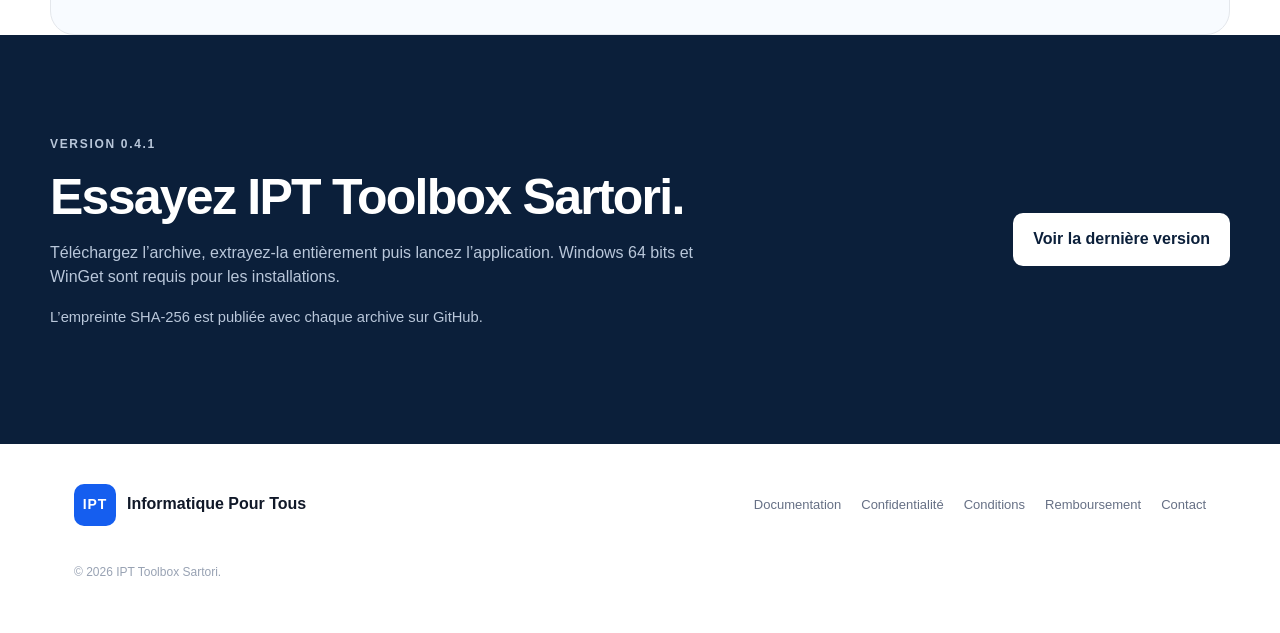
==== commit 95f02805: "Ajoute essai Pro et informations de confiance" ====
--- a/docs/index.html
+++ b/docs/index.html
@@ -23,7 +23,7 @@
         <h1>Préparez un PC proprement, en quelques clics.</h1>
         <p class="lead">IPT Toolbox Sartori regroupe 50 logiciels utiles, des profils prêts à l’emploi, un mode simulation sécurisé et un coffre professionnel pour suivre vos licences.</p>
         <div class="actions">
-          <a class="button primary" href="https://github.com/venioo20/IPT-Toolbox-Sartori/releases/download/v0.4.0/IPT-Toolbox-Sartori-v0.4.0-win-x64.zip">Télécharger pour Windows</a>
+          <a class="button primary" href="https://github.com/venioo20/IPT-Toolbox-Sartori/releases/download/v0.4.1/IPT-Toolbox-Sartori-v0.4.1-win-x64.zip">Télécharger pour Windows</a>
           <a class="button secondary" href="#demo">Voir l’interface</a>
         </div>
         <div class="trust"><span>✓ Windows 64 bits</span><span>✓ Simulation par défaut</span><span>✓ Code public</span></div>
@@ -87,14 +87,16 @@
     </section>
 
     <section id="pro" class="section pricing">
-      <div class="pricing-intro"><p class="eyebrow">IPT TOOLBOX PRO</p><h2>Suivez aussi les licences de vos clients.</h2><p>L’activation est remise après vérification du paiement. Les licences commerciales des logiciels tiers ne sont pas incluses.</p></div>
-      <article class="price-card"><span>Mensuel</span><h3>9,90 €<small>/ mois</small></h3><ul><li>Licences Pro</li><li>Logiciels personnalisés</li><li>Mises à jour pendant l’abonnement</li></ul><a class="button primary" href="https://www.paypal.me/RaphaelSartori596/9.90EUR">Choisir mensuel</a></article>
-      <article class="price-card featured"><em>OFFRE DE LANCEMENT</em><span>Définitif</span><h3>79,90 €<small>une fois</small></h3><ul><li>Licences Pro</li><li>Logiciels personnalisés</li><li>Versions 0.x incluses</li></ul><a class="button primary" href="https://www.paypal.me/RaphaelSartori596/79.90EUR">Choisir définitif</a></article>
+      <div class="pricing-intro"><p class="eyebrow">IPT TOOLBOX PRO</p><h2>Essayez Pro gratuitement pendant 14 jours.</h2><p>L’essai et les activations sont remis après validation. Les licences commerciales des logiciels tiers ne sont pas incluses.</p><a class="button secondary" href="mailto:Deusvitoo1@gmail.com?subject=Demande%20d%27essai%20IPT%20Toolbox%20Pro%2014%20jours">Demander mon essai</a></div>
+      <article class="price-card"><span>Mensuel</span><h3>9,90 €<small>/ 30 jours</small></h3><ul><li>Licences Pro</li><li>Logiciels personnalisés</li><li>Sans renouvellement automatique</li></ul><a class="button primary" href="https://www.paypal.me/RaphaelSartori596/9.90EUR">Choisir mensuel</a></article>
+      <article class="price-card featured"><em>20 PREMIERS UTILISATEURS</em><span>Licence définitive — lancement</span><h3>79,90 €<small>au lieu de 99,90 €</small></h3><ul><li>Licences Pro</li><li>Logiciels personnalisés</li><li>Versions 0.x incluses</li></ul><a class="button primary" href="https://www.paypal.me/RaphaelSartori596/79.90EUR">Profiter du lancement</a></article>
     </section>
 
-    <section class="section download"><div><p class="eyebrow">VERSION 0.4.0</p><h2>Essayez IPT Toolbox Sartori.</h2><p>Téléchargez l’archive, extrayez-la entièrement puis lancez l’application. Windows 64 bits et WinGet sont requis pour les installations.</p></div><a class="button light" href="https://github.com/venioo20/IPT-Toolbox-Sartori/releases/latest">Voir la dernière version</a></section>
+    <section class="section trust-section"><p class="eyebrow">CONFIANCE ET TRANSPARENCE</p><h2>Les informations utiles avant de commencer.</h2><div class="trust-grid"><a href="contact.html"><strong>Contact</strong><span>Écrire au responsable du projet</span></a><a href="conditions.html"><strong>Conditions de vente</strong><span>Offres, activation et limites</span></a><a href="remboursement.html"><strong>Remboursement</strong><span>Demande simple sous 14 jours</span></a><a href="confidentialite.html"><strong>Confidentialité</strong><span>Données locales et paiements</span></a><a href="documentation.html"><strong>Documentation</strong><span>Installation et utilisation</span></a><a href="https://github.com/venioo20/IPT-Toolbox-Sartori/releases/latest"><strong>SHA-256</strong><span>Empreintes jointes aux téléchargements</span></a></div></section>
+
+    <section class="section download"><div><p class="eyebrow">VERSION 0.4.1</p><h2>Essayez IPT Toolbox Sartori.</h2><p>Téléchargez l’archive, extrayez-la entièrement puis lancez l’application. Windows 64 bits et WinGet sont requis pour les installations.</p><p class="hash-note">L’empreinte SHA-256 est publiée avec chaque archive sur GitHub.</p></div><a class="button light" href="https://github.com/venioo20/IPT-Toolbox-Sartori/releases/latest">Voir la dernière version</a></section>
   </main>
 
-  <footer><div class="brand"><span class="brand-mark">IPT</span><span>Informatique Pour Tous</span></div><div><a href="documentation.html">Documentation</a><a href="confidentialite.html">Confidentialité</a><a href="conditions.html">Conditions</a><a href="https://github.com/venioo20/IPT-Toolbox-Sartori/issues">Contact</a></div><p>© 2026 IPT Toolbox Sartori.</p></footer>
+  <footer><div class="brand"><span class="brand-mark">IPT</span><span>Informatique Pour Tous</span></div><div><a href="documentation.html">Documentation</a><a href="confidentialite.html">Confidentialité</a><a href="conditions.html">Conditions</a><a href="remboursement.html">Remboursement</a><a href="contact.html">Contact</a></div><p>© 2026 IPT Toolbox Sartori.</p></footer>
 </body>
 </html>
--- a/docs/styles.css
+++ b/docs/styles.css
@@ -2,3 +2,4 @@
 
 .video-section{padding-top:82px}.video-heading{display:grid;grid-template-columns:1.25fr .75fr;gap:50px;align-items:end}.video-heading h2{margin-bottom:0}.video-heading>p{color:var(--muted);font-size:18px}.video-section video{display:block;width:100%;margin-top:38px;border-radius:18px;background:var(--navy);box-shadow:0 24px 60px #10182824;border:1px solid var(--line)}@media(max-width:900px){.video-heading{grid-template-columns:1fr}}
 .beta-section{display:grid;grid-template-columns:1fr 1fr;gap:34px;align-items:center;background:linear-gradient(135deg,#edf6ff,#f8fbff);border:1px solid #cfe4f7;border-radius:24px}.beta-copy>p:not(.eyebrow){color:var(--muted);line-height:1.7}.beta-steps{list-style:none;padding:0;margin:0;display:grid;gap:14px}.beta-steps li{display:flex;gap:14px;align-items:flex-start;background:#fff;border:1px solid var(--line);border-radius:16px;padding:16px}.beta-steps b{display:grid;place-items:center;min-width:32px;height:32px;border-radius:50%;background:var(--blue);color:#fff}.beta-steps span{display:grid;gap:4px;color:var(--muted)}.beta-steps strong{color:var(--ink)}.beta-note{grid-column:1/-1;margin:0;padding:12px 16px;border-radius:12px;background:#fff7df;color:#704f00;font-size:.92rem}@media(max-width:760px){.beta-section{grid-template-columns:1fr}.beta-note{grid-column:auto}}
+.trust-section{background:#f8fbff;border:1px solid var(--line);border-radius:24px}.trust-grid{display:grid;grid-template-columns:repeat(3,1fr);gap:14px}.trust-grid a{display:grid;gap:5px;padding:18px;background:#fff;border:1px solid var(--line);border-radius:14px;color:var(--ink);text-decoration:none}.trust-grid a:hover{border-color:var(--blue);transform:translateY(-2px)}.trust-grid span,.hash-note{color:var(--muted);font-size:.92rem}.doc pre{overflow:auto;padding:16px;border-radius:12px;background:#0b1727;color:#d8e8ff}@media(max-width:760px){.trust-grid{grid-template-columns:1fr}}
